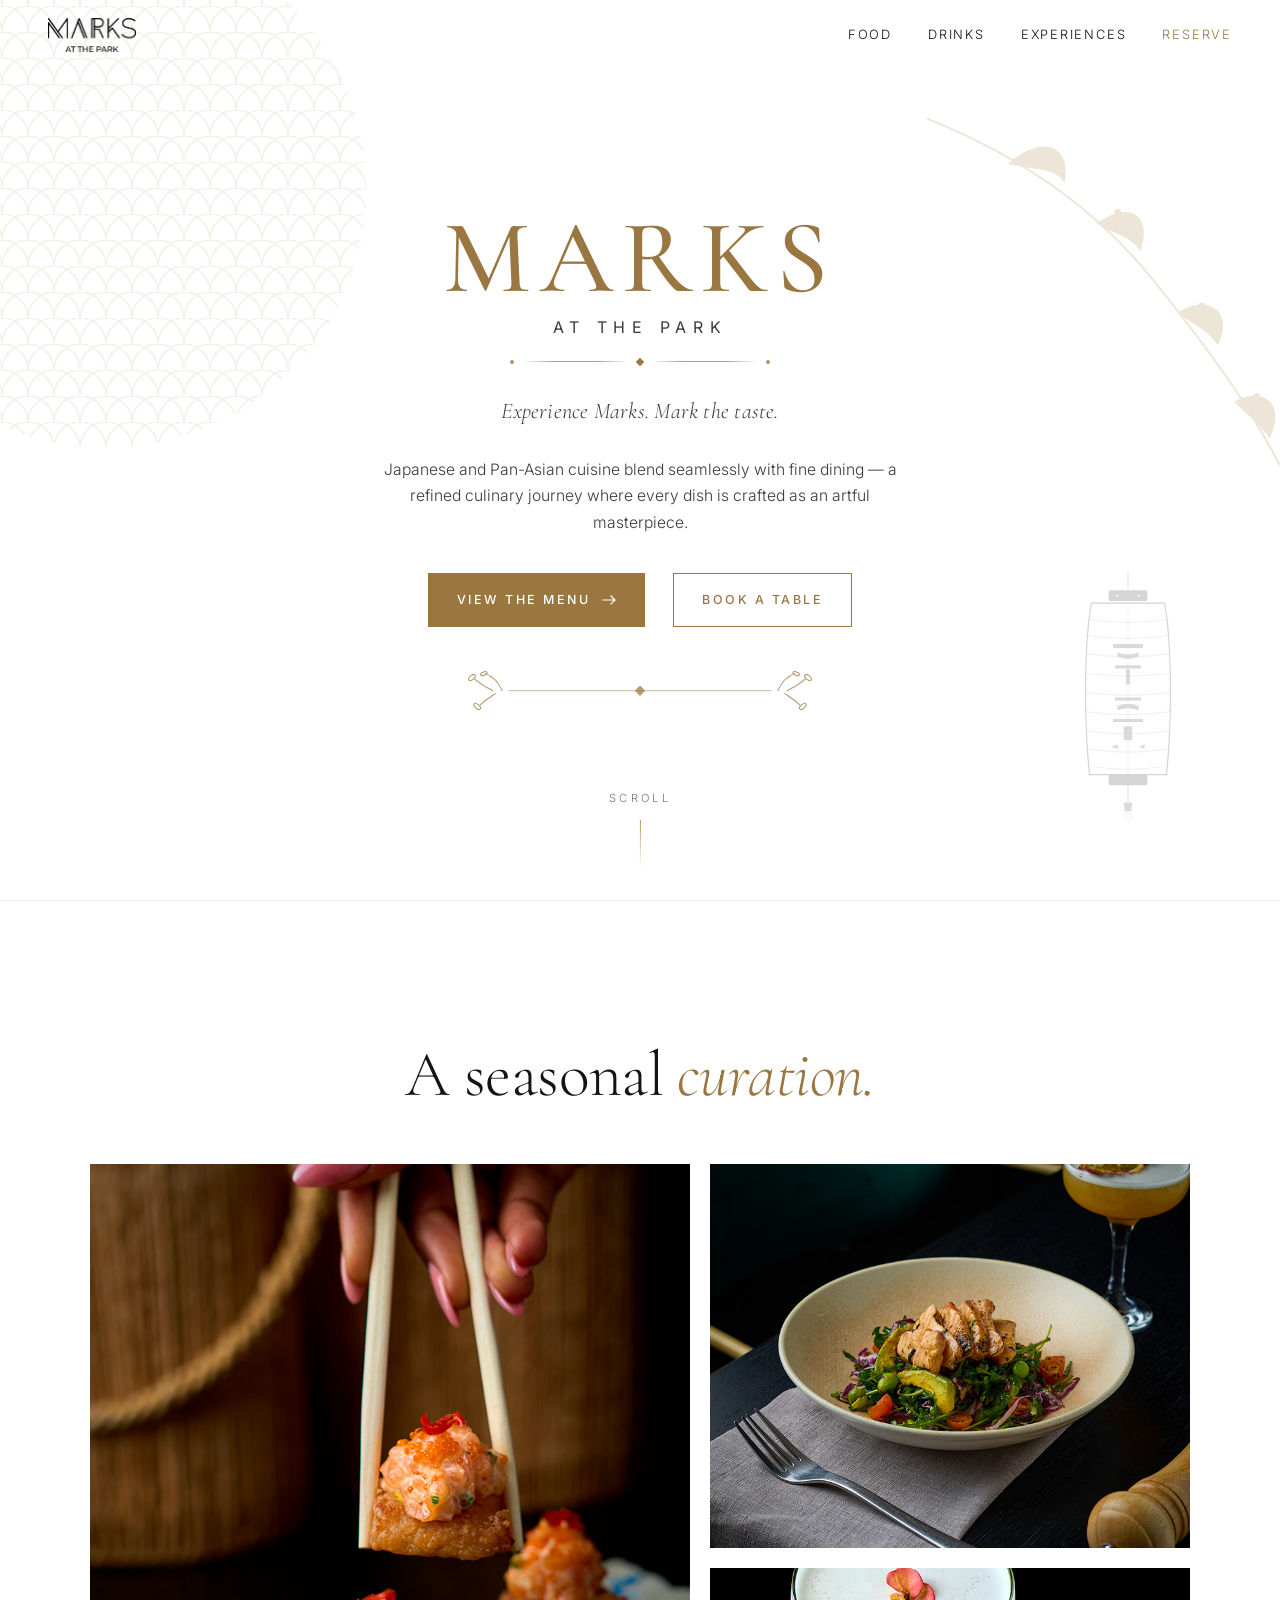
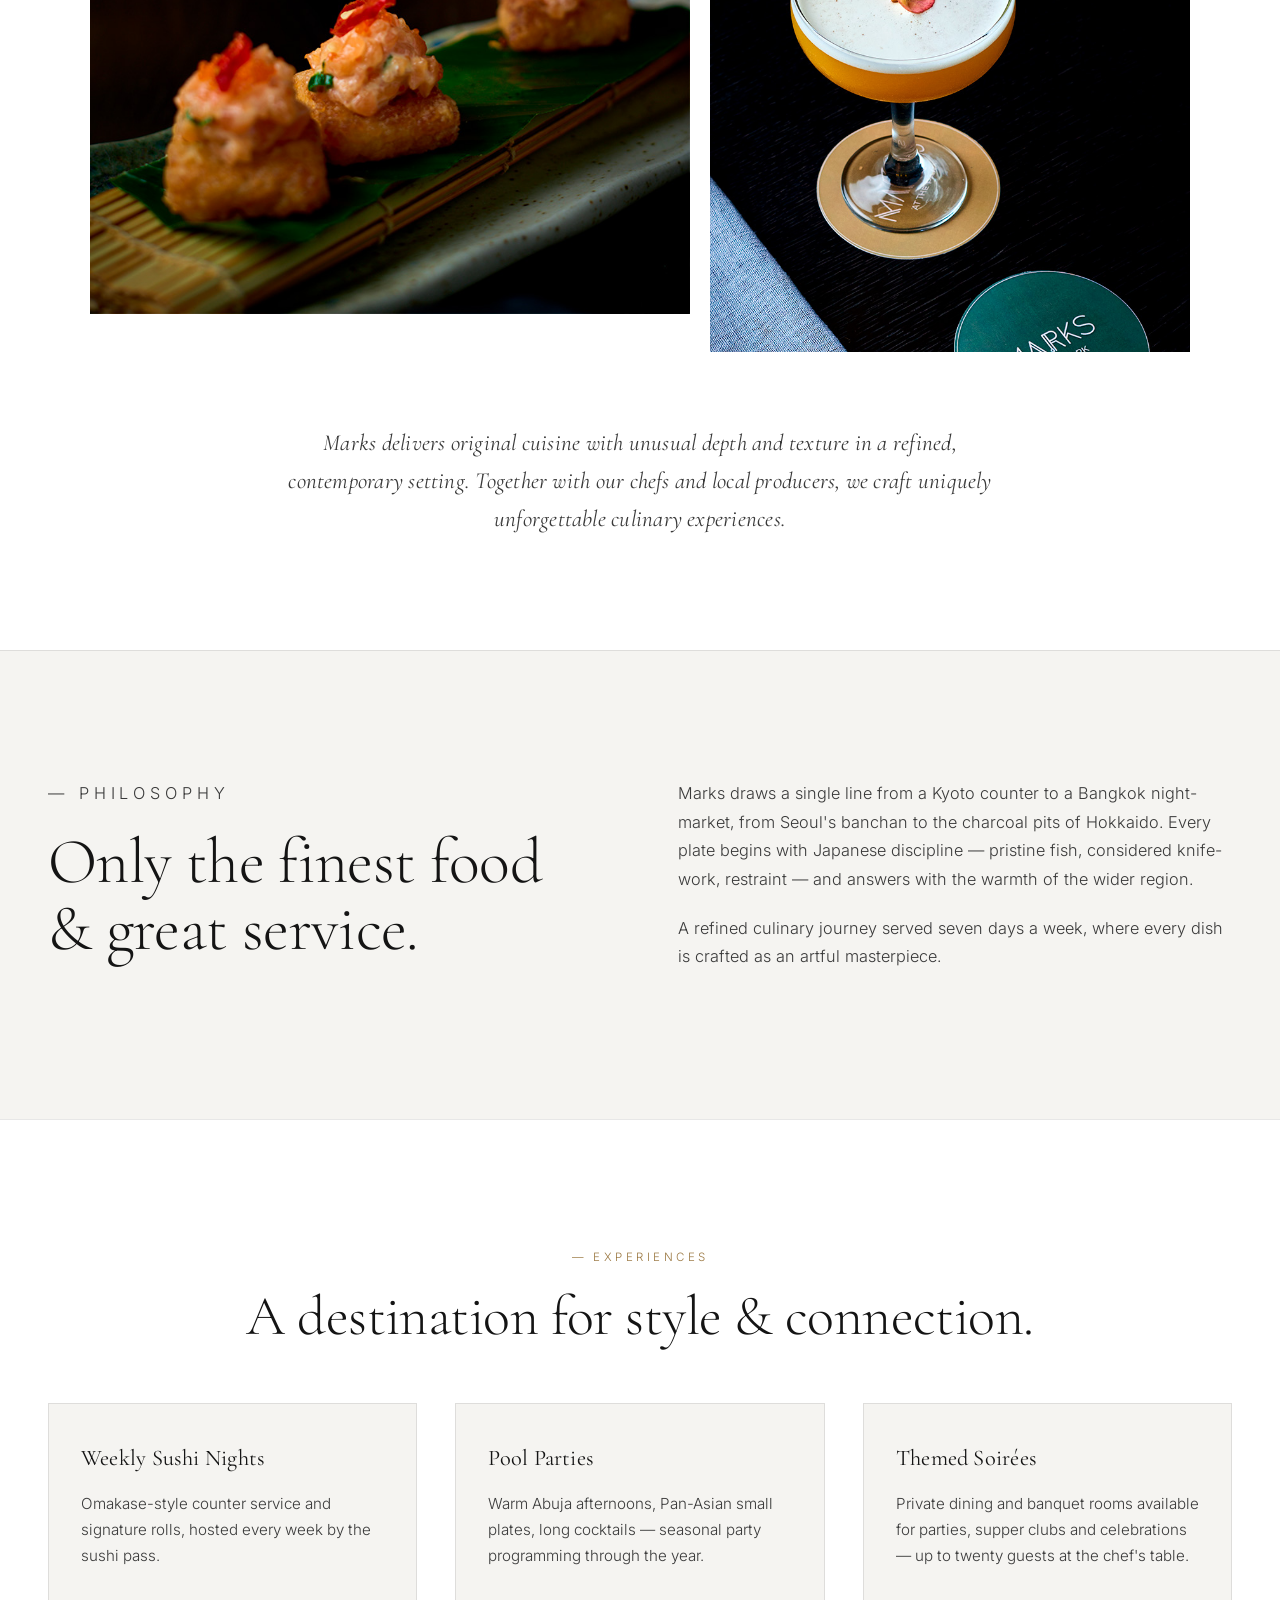
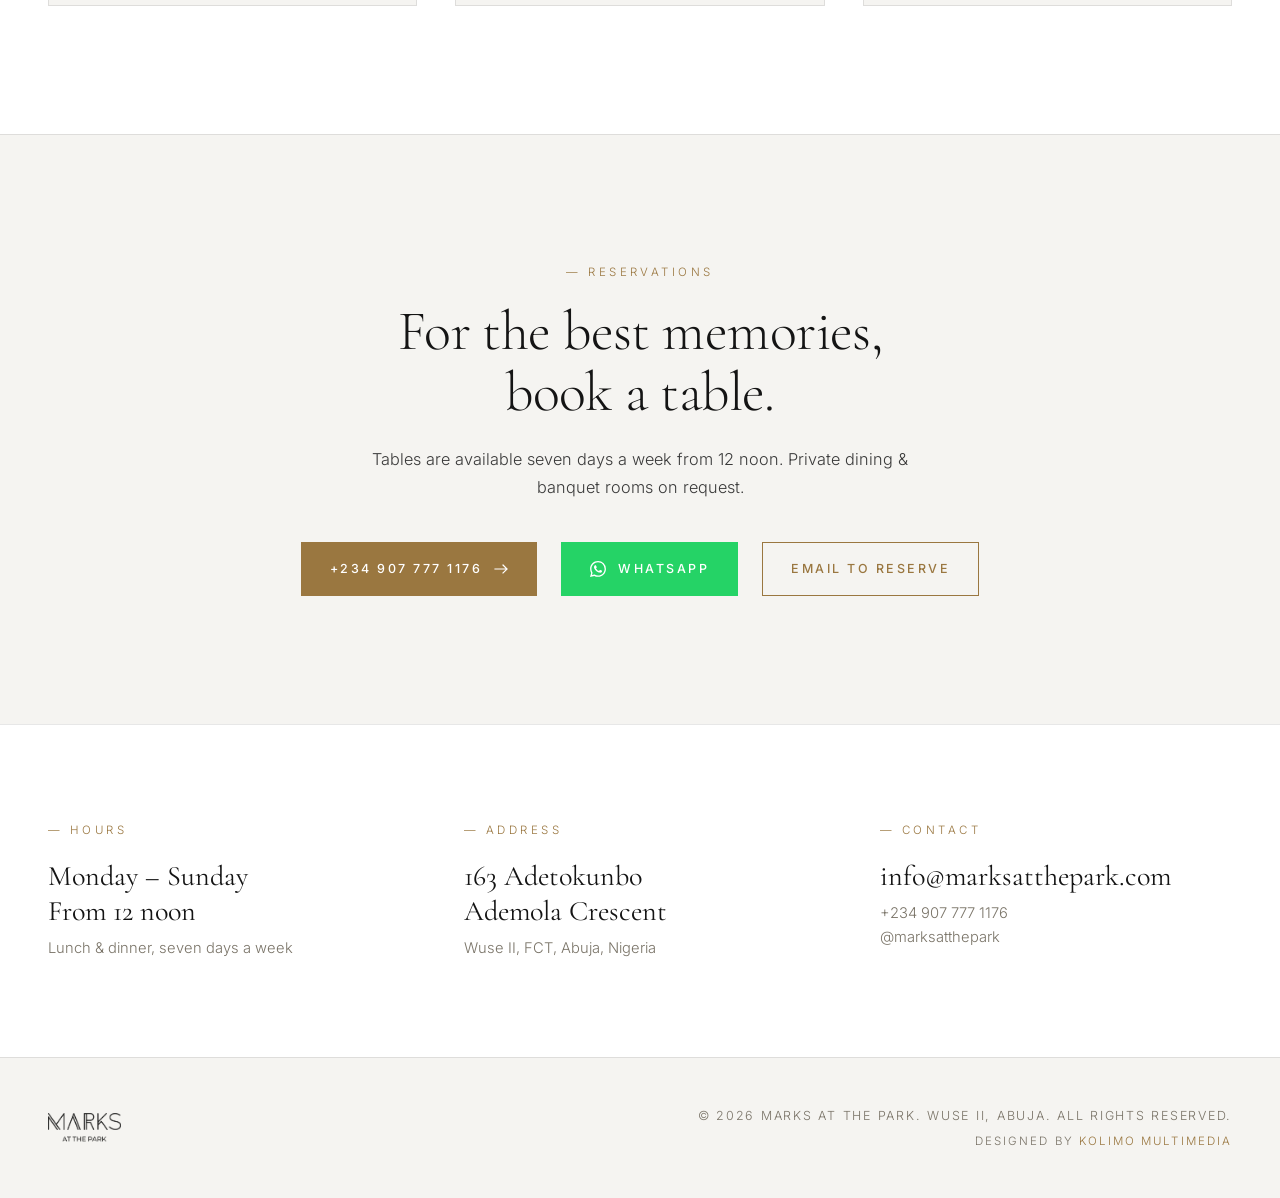
==== index.html @ ce447bf8 "Install Vercel Web Analytics # Vercel Web Analytics Installation Report  ## Summary Successfully ins" ====
<!doctype html>
<html lang="en">
  <head>
    <meta charset="utf-8" />
    <meta name="viewport" content="width=device-width, initial-scale=1" />
    <meta name="description" content="Marks at the Park — Japanese and Pan-Asian fine dining in Wuse II, Abuja. Experience Marks. Mark the taste." />
    <title>Marks at the Park — Japanese &amp; Pan-Asian Fine Dining · Abuja</title>
    <link rel="icon" type="image/png" href="images/marks-fav.png" />
    <link rel="apple-touch-icon" href="images/marks-fav.png" />
    <link rel="preconnect" href="https://fonts.googleapis.com" />
    <link rel="preconnect" href="https://fonts.gstatic.com" crossorigin />
    <link
      href="https://fonts.googleapis.com/css2?family=Cormorant+Garamond:wght@300;400;500&family=Inter:wght@300;400;500&display=swap"
      rel="stylesheet"
    />
    <link rel="stylesheet" href="css/styles.css" />
    <script>
      window.va = window.va || function () { (window.vaq = window.vaq || []).push(arguments); };
    </script>
    <script defer src="/_vercel/insights/script.js"></script>
  </head>
  <body class="home-body">
    <header class="site-header">
      <a href="/" class="brand" aria-label="Marks at the Park — home">
        <img src="images/marks-logo.png" alt="Marks at the Park" class="brand-logo" />
      </a>
      <nav class="site-nav" aria-label="Primary">
        <a href="menu.html">Food</a>
        <a href="drinks.html">Drinks</a>
        <a href="#experiences">Experiences</a>
        <a href="reserve.html" class="nav-reserve">Reserve</a>
      </nav>
      <button class="nav-toggle" aria-label="Open menu" aria-expanded="false">
        <span></span><span></span>
      </button>
    </header>

    <main>
      <section class="hero" aria-labelledby="hero-title">
        <div class="hero-pattern" aria-hidden="true">
          <svg viewBox="0 0 200 200" xmlns="http://www.w3.org/2000/svg">
            <defs>
              <pattern id="seigaiha" x="0" y="0" width="20" height="10" patternUnits="userSpaceOnUse">
                <path d="M0 10 A10 10 0 0 1 20 10" fill="none" stroke="currentColor" stroke-width="0.6" />
                <path d="M-10 10 A10 10 0 0 1 10 10" fill="none" stroke="currentColor" stroke-width="0.6" />
                <path d="M10 10 A10 10 0 0 1 30 10" fill="none" stroke="currentColor" stroke-width="0.6" />
              </pattern>
              <clipPath id="circle-clip"><circle cx="100" cy="100" r="100" /></clipPath>
            </defs>
            <g clip-path="url(#circle-clip)">
              <rect width="200" height="200" fill="url(#seigaiha)" />
            </g>
          </svg>
        </div>

        <div class="hero-inner">
          <div class="hero-card">
            <h1 id="hero-title" class="hero-title">
              <span class="hero-title-script">Marks</span>
              <span class="hero-title-sub">at the Park</span>
            </h1>

            <div class="hero-rule" aria-hidden="true">
              <span class="hero-rule-dot"></span>
              <span class="hero-rule-line"></span>
              <span class="hero-rule-dia"></span>
              <span class="hero-rule-line"></span>
              <span class="hero-rule-dot"></span>
            </div>

            <p class="hero-tagline"><em>Experience Marks. Mark the taste.</em></p>

            <p class="hero-lede">
              Japanese and Pan-Asian cuisine blend seamlessly with fine dining —
              a refined culinary journey where every dish is crafted as an
              artful masterpiece.
            </p>

            <div class="hero-cta">
              <a href="menu.html" class="btn btn-primary">
                <span>View the Menu</span>
                <svg width="14" height="10" viewBox="0 0 14 10" fill="none" aria-hidden="true">
                  <path d="M1 5h12m0 0L9 1m4 4L9 9" stroke="currentColor" stroke-width="1.2" stroke-linecap="square" />
                </svg>
              </a>
              <a href="reserve.html" class="btn btn-ghost">Book a table</a>
            </div>

            <div class="hero-sprig" aria-hidden="true">
              <svg viewBox="0 0 320 30" xmlns="http://www.w3.org/2000/svg">
                <line x1="60" y1="15" x2="260" y2="15" stroke="currentColor" stroke-width="0.7" opacity="0.6"/>
                <g fill="none" stroke="currentColor" stroke-width="0.8" opacity="0.85">
                  <!-- left sprig -->
                  <path d="M48 15 C 42 12, 38 10, 34 6"/>
                  <ellipse cx="32" cy="5" rx="3" ry="1.6" transform="rotate(-40 32 5)"/>
                  <path d="M50 17 C 46 20, 42 22, 38 26"/>
                  <ellipse cx="36" cy="27" rx="3" ry="1.6" transform="rotate(40 36 27)"/>
                  <path d="M55 15 C 52 8, 48 4, 42 2"/>
                  <ellipse cx="41" cy="2" rx="2.6" ry="1.3" transform="rotate(-20 41 2)"/>
                  <!-- right sprig -->
                  <path d="M272 15 C 278 12, 282 10, 286 6"/>
                  <ellipse cx="288" cy="5" rx="3" ry="1.6" transform="rotate(40 288 5)"/>
                  <path d="M270 17 C 274 20, 278 22, 282 26"/>
                  <ellipse cx="284" cy="27" rx="3" ry="1.6" transform="rotate(-40 284 27)"/>
                  <path d="M265 15 C 268 8, 272 4, 278 2"/>
                  <ellipse cx="279" cy="2" rx="2.6" ry="1.3" transform="rotate(20 279 2)"/>
                </g>
                <!-- center diamond -->
                <path d="M160 11 L 164 15 L 160 19 L 156 15 Z" fill="currentColor" opacity="0.8"/>
              </svg>
            </div>
          </div>
        </div>

        <div class="hero-branch" aria-hidden="true">
          <svg viewBox="0 0 260 320" xmlns="http://www.w3.org/2000/svg">
            <g fill="currentColor" opacity="0.85">
              <path d="M10 40 C 60 60, 110 90, 150 140 S 220 230, 250 300" stroke="currentColor" stroke-width="1.2" fill="none"/>
              <path d="M60 68 C 80 50, 100 55, 95 80 C 90 70, 75 72, 60 68 Z"/>
              <path d="M115 105 C 135 90, 150 100, 142 122 C 135 112, 122 110, 115 105 Z"/>
              <path d="M165 160 C 185 148, 200 160, 190 180 C 183 170, 172 166, 165 160 Z"/>
              <path d="M200 215 C 220 205, 232 218, 222 238 C 215 228, 206 222, 200 215 Z"/>
              <circle cx="78" cy="62" r="2.2"/>
              <circle cx="128" cy="98" r="2.2"/>
              <circle cx="180" cy="156" r="2.2"/>
              <circle cx="214" cy="212" r="2.2"/>
            </g>
          </svg>
        </div>

        <div class="hero-lantern" aria-hidden="true">
          <svg viewBox="0 0 140 240" xmlns="http://www.w3.org/2000/svg">
            <!-- cord -->
            <line x1="70" y1="0" x2="70" y2="18" stroke="currentColor" stroke-width="1" opacity="0.6"/>
            <!-- top cap -->
            <rect x="52" y="18" width="36" height="10" rx="1.5" fill="currentColor"/>
            <circle cx="60" cy="23" r="0.9" fill="var(--bg)"/>
            <circle cx="80" cy="23" r="0.9" fill="var(--bg)"/>
            <!-- lantern body -->
            <path d="M36 30 C 30 60, 28 130, 34 190 L 106 190 C 112 130, 110 60, 104 30 Z"
                  fill="none" stroke="currentColor" stroke-width="1.1"/>
            <!-- horizontal ribs -->
            <g stroke="currentColor" stroke-width="0.55" fill="none" opacity="0.65">
              <path d="M31 45 C 60 49, 80 49, 109 45"/>
              <path d="M30 60 C 60 64, 80 64, 110 60"/>
              <path d="M29 77 C 60 81, 80 81, 111 77"/>
              <path d="M29 95 C 60 99, 80 99, 111 95"/>
              <path d="M29 113 C 60 117, 80 117, 111 113"/>
              <path d="M29 131 C 60 135, 80 135, 111 131"/>
              <path d="M30 149 C 60 153, 80 153, 110 149"/>
              <path d="M31 166 C 60 170, 80 170, 109 166"/>
              <path d="M33 182 C 60 186, 80 186, 107 182"/>
            </g>
            <!-- vertical seam -->
            <line x1="70" y1="30" x2="70" y2="190" stroke="currentColor" stroke-width="0.6" opacity="0.5"/>
            <!-- stylized kanji-inspired brush strokes -->
            <g fill="currentColor" opacity="0.88">
              <!-- 宴 -->
              <path d="M56 68 L 84 68 L 84 72 L 56 72 Z"/>
              <path d="M60 76 Q 70 80 80 76 L 80 80 Q 70 84 60 80 Z"/>
              <path d="M58 88 L 82 88 L 82 91 L 58 91 Z"/>
              <path d="M68 92 L 72 92 L 72 106 L 68 106 Z"/>
              <!-- 味 -->
              <path d="M58 118 L 82 118 L 82 121 L 58 121 Z"/>
              <path d="M60 126 Q 70 122 80 126 L 80 130 Q 70 126 60 130 Z"/>
              <path d="M56 138 L 84 138 L 84 141 L 56 141 Z"/>
              <path d="M66 145 L 74 145 L 74 158 L 66 158 Z"/>
              <!-- small accent strokes -->
              <path d="M54 164 L 60 162 L 61 166 Z"/>
              <path d="M80 164 L 86 162 L 85 166 Z"/>
            </g>
            <!-- bottom cap -->
            <rect x="52" y="190" width="36" height="10" rx="1.5" fill="currentColor"/>
            <!-- tassel -->
            <line x1="70" y1="200" x2="70" y2="216" stroke="currentColor" stroke-width="1" opacity="0.7"/>
            <path d="M66 216 L 74 216 L 73 224 L 67 224 Z" fill="currentColor" opacity="0.85"/>
            <line x1="68" y1="224" x2="66" y2="232" stroke="currentColor" stroke-width="0.6" opacity="0.6"/>
            <line x1="70" y1="224" x2="70" y2="234" stroke="currentColor" stroke-width="0.6" opacity="0.6"/>
            <line x1="72" y1="224" x2="74" y2="232" stroke="currentColor" stroke-width="0.6" opacity="0.6"/>
          </svg>
        </div>

        <div class="scroll-hint" aria-hidden="true">
          <span>Scroll</span>
          <div class="scroll-line"></div>
        </div>
      </section>

      <section class="gallery" aria-labelledby="gallery-title">
        <div class="gallery-head">
          <h2 id="gallery-title" class="gallery-title">A seasonal <em>curation.</em></h2>
        </div>

        <div class="gallery-grid">
          <figure class="g-item g-item-tall">
            <img src="images/gallery-1.jpg" alt="Spicy salmon tartare bites lifted with chopsticks over a banana leaf" loading="lazy" />
          </figure>
          <figure class="g-item">
            <img src="images/gallery-2.jpg" alt="Grilled chicken on cabbage and avocado salad with a passion fruit cocktail" loading="lazy" />
          </figure>
          <figure class="g-item">
            <img src="images/gallery-4.jpg" alt="Whiskey sour cocktail with a rose petal resting on a Marks at the Park coaster" loading="lazy" />
          </figure>
        </div>

        <blockquote class="gallery-quote">
          <p>
            Marks delivers original cuisine with unusual depth and texture in a
            refined, contemporary setting. Together with our chefs and local
            producers, we craft uniquely unforgettable culinary experiences.
          </p>
        </blockquote>
      </section>

      <section id="philosophy" class="philosophy">
        <div class="two-col">
          <div class="col">
            <p class="kicker">— Philosophy</p>
            <h2>Only the finest food<br />&amp; great service.</h2>
          </div>
          <div class="col">
            <p>
              Marks draws a single line from a Kyoto counter to a Bangkok
              night-market, from Seoul's banchan to the charcoal pits of
              Hokkaido. Every plate begins with Japanese discipline — pristine
              fish, considered knife-work, restraint — and answers with the
              warmth of the wider region.
            </p>
            <p>
              A refined culinary journey served seven days a week, where every
              dish is crafted as an artful masterpiece.
            </p>
          </div>
        </div>
      </section>

      <section id="experiences" class="experiences">
        <p class="kicker centered">— Experiences</p>
        <h2 class="experiences-title">A destination for style &amp; connection.</h2>
        <div class="experiences-grid">
          <article class="exp-card">
            <h3>Weekly Sushi Nights</h3>
            <p>
              Omakase-style counter service and signature rolls, hosted every
              week by the sushi pass.
            </p>
          </article>
          <article class="exp-card">
            <h3>Pool Parties</h3>
            <p>
              Warm Abuja afternoons, Pan-Asian small plates, long cocktails —
              seasonal party programming through the year.
            </p>
          </article>
          <article class="exp-card">
            <h3>Themed Soirées</h3>
            <p>
              Private dining and banquet rooms available for parties, supper
              clubs and celebrations — up to twenty guests at the chef's table.
            </p>
          </article>
        </div>
      </section>

      <section id="reserve" class="reserve">
        <div class="reserve-inner">
          <p class="kicker">— Reservations</p>
          <h2>For the best memories,<br />book a table.</h2>
          <p class="reserve-lede">
            Tables are available seven days a week from 12 noon. Private dining
            &amp; banquet rooms on request.
          </p>
          <div class="reserve-cta">
            <a href="tel:+2349077771176" class="btn btn-primary">
              <span>+234 907 777 1176</span>
              <svg width="14" height="10" viewBox="0 0 14 10" fill="none" aria-hidden="true">
                <path d="M1 5h12m0 0L9 1m4 4L9 9" stroke="currentColor" stroke-width="1.2" stroke-linecap="square" />
              </svg>
            </a>
            <a href="https://api.whatsapp.com/send?phone=2349077771176" class="btn btn-whatsapp" target="_blank" rel="noopener">
              <svg width="16" height="16" viewBox="0 0 24 24" fill="currentColor" aria-hidden="true">
                <path d="M17.472 14.382c-.297-.149-1.758-.867-2.03-.967-.273-.099-.471-.148-.67.15-.197.297-.767.966-.94 1.164-.173.199-.347.223-.644.075-.297-.15-1.255-.463-2.39-1.475-.883-.788-1.48-1.761-1.653-2.059-.173-.297-.018-.458.13-.606.134-.133.298-.347.446-.52.149-.174.198-.298.298-.497.099-.198.05-.371-.025-.52-.075-.149-.669-1.612-.916-2.207-.242-.579-.487-.5-.669-.51l-.57-.01c-.198 0-.52.074-.792.372s-1.04 1.016-1.04 2.479 1.065 2.876 1.213 3.074c.149.198 2.096 3.2 5.077 4.487.71.306 1.263.489 1.694.625.712.227 1.36.195 1.872.118.571-.085 1.758-.719 2.006-1.413.248-.694.248-1.289.173-1.413-.074-.124-.272-.198-.57-.347m-5.421 7.403h-.004a9.87 9.87 0 01-5.031-1.378l-.361-.214-3.741.982.998-3.648-.235-.374a9.86 9.86 0 01-1.51-5.26c.001-5.45 4.436-9.884 9.888-9.884 2.64 0 5.122 1.03 6.988 2.898a9.825 9.825 0 012.893 6.994c-.003 5.45-4.437 9.884-9.885 9.884m8.413-18.297A11.815 11.815 0 0012.05 0C5.495 0 .16 5.335.157 11.892c0 2.096.547 4.142 1.588 5.945L.057 24l6.305-1.654a11.882 11.882 0 005.683 1.448h.005c6.554 0 11.89-5.335 11.893-11.893a11.821 11.821 0 00-3.48-8.413Z"/>
              </svg>
              <span>WhatsApp</span>
            </a>
            <a href="mailto:info@marksatthepark.com" class="btn btn-ghost">Email to reserve</a>
          </div>
        </div>
      </section>

      <section id="visit" class="visit">
        <div class="visit-grid">
          <div>
            <p class="kicker">— Hours</p>
            <p class="big">Monday &ndash; Sunday<br />From 12 noon</p>
            <p class="muted">Lunch &amp; dinner, seven days a week</p>
          </div>
          <div>
            <p class="kicker">— Address</p>
            <p class="big">163 Adetokunbo<br />Ademola Crescent</p>
            <p class="muted">Wuse II, FCT, Abuja, Nigeria</p>
          </div>
          <div>
            <p class="kicker">— Contact</p>
            <p class="big">
              <a href="mailto:info@marksatthepark.com">info@marksatthepark.com</a>
            </p>
            <p class="muted">
              <a href="tel:+2349077771176">+234 907 777 1176</a><br />
              <a href="https://instagram.com/marksatthepark" target="_blank" rel="noopener">@marksatthepark</a>
            </p>
          </div>
        </div>
      </section>
    </main>

    <footer class="site-footer">
      <div class="footer-inner">
        <div class="footer-mark">
          <img src="images/marks-logo.png" alt="Marks at the Park" />
        </div>
        <p class="footer-note">
          &copy; <span id="year"></span> Marks at the Park. Wuse II, Abuja. All rights reserved.
          <span class="footer-credit">Designed by <a href="https://kolimomedia.com" target="_blank" rel="noopener">Kolimo Multimedia</a></span>
        </p>
      </div>
    </footer>

    <script src="js/main.js"></script>
  </body>
</html>
---- css/styles.css ----
:root {
  --bg: #ffffff;
  --bg-alt: #f5f4f1;
  --ink: #141414;
  --ink-soft: #3a3a3a;
  --muted: #7a7468;
  --gold: #b8935a;
  --gold-deep: #9a7740;
  --line: rgba(20, 20, 20, 0.1);
  --maxw: 1280px;
  --pad: clamp(1.25rem, 4vw, 3rem);
  --serif: "Cormorant Garamond", "Times New Roman", serif;
  --sans: "Inter", -apple-system, BlinkMacSystemFont, "Segoe UI", sans-serif;
}

* {
  box-sizing: border-box;
}

html,
body {
  margin: 0;
  padding: 0;
}

body {
  background: var(--bg);
  color: var(--ink);
  font-family: var(--sans);
  font-weight: 300;
  font-size: 16px;
  line-height: 1.6;
  -webkit-font-smoothing: antialiased;
  -moz-osx-font-smoothing: grayscale;
  overflow-x: hidden;
  animation: pageFadeIn 1.1s cubic-bezier(0.22, 0.61, 0.36, 1) both;
}

.home-body .hero-card {
  animation: heroCardRise 1.3s cubic-bezier(0.22, 0.61, 0.36, 1) 0.25s both;
}

@keyframes pageFadeIn {
  from {
    opacity: 0;
  }
  to {
    opacity: 1;
  }
}

@keyframes heroCardRise {
  from {
    opacity: 0;
    transform: translateY(18px);
  }
  to {
    opacity: 1;
    transform: none;
  }
}

@media (prefers-reduced-motion: reduce) {
  body,
  .home-body .hero-card {
    animation: none;
  }
}

a {
  color: inherit;
  text-decoration: none;
}

img {
  max-width: 100%;
  display: block;
}

/* ---------- Header ---------- */
.site-header {
  position: fixed;
  top: 0;
  left: 0;
  right: 0;
  z-index: 50;
  display: flex;
  align-items: center;
  justify-content: space-between;
  padding: 1.1rem var(--pad);
  background: transparent;
  transition: background 0.3s ease, border-color 0.3s ease;
  border-bottom: 1px solid transparent;
}

.site-header.is-scrolled {
  background: rgba(255, 255, 255, 0.92);
  backdrop-filter: blur(10px);
  -webkit-backdrop-filter: blur(10px);
  border-bottom-color: var(--line);
}

.brand-logo {
  height: 36px;
  width: auto;
  display: block;
}

.site-nav {
  display: flex;
  gap: 2.25rem;
  font-size: 0.8rem;
  letter-spacing: 0.14em;
  text-transform: uppercase;
}

.site-nav a {
  position: relative;
  padding: 0.25rem 0;
  color: var(--ink);
  transition: color 0.2s ease;
}

.site-nav a::after {
  content: "";
  position: absolute;
  left: 0;
  right: 0;
  bottom: -2px;
  height: 1px;
  background: var(--gold);
  transform: scaleX(0);
  transform-origin: left;
  transition: transform 0.3s ease;
}

.site-nav a:hover {
  color: var(--gold-deep);
}

.site-nav a:hover::after {
  transform: scaleX(1);
}

.nav-reserve {
  color: var(--gold-deep) !important;
}

.nav-toggle {
  display: none;
  background: none;
  border: 0;
  width: 32px;
  height: 32px;
  flex-direction: column;
  justify-content: center;
  gap: 5px;
  cursor: pointer;
  padding: 0;
}

.nav-toggle span {
  display: block;
  height: 1px;
  width: 24px;
  background: var(--ink);
  transition: transform 0.3s ease;
}

/* ---------- Hero ---------- */
.hero {
  position: relative;
  min-height: 100vh;
  padding: 0 var(--pad);
  display: flex;
  align-items: center;
  overflow: hidden;
}

.hero-inner {
  position: relative;
  z-index: 2;
  max-width: 780px;
  margin: 0 auto;
  padding: 7rem 0 6rem;
  width: 100%;
}

/* ---------- Framed hero card ---------- */
.hero-card {
  position: relative;
  padding: clamp(2.5rem, 5vw, 4.5rem) clamp(1.75rem, 5vw, 4rem);
  background: transparent;
  border: 0;
  text-align: center;
}

.eyebrow {
  margin: 0 0 2rem;
  font-size: 0.75rem;
  letter-spacing: 0.28em;
  text-transform: uppercase;
  color: var(--gold-deep);
  font-weight: 400;
}

.hero-title {
  margin: 0 0 1.5rem;
  font-family: var(--serif);
  font-weight: 300;
  line-height: 0.95;
  letter-spacing: -0.01em;
  color: var(--ink);
  display: flex;
  flex-direction: column;
  align-items: center;
  gap: 0.35rem;
}

.hero-title-script {
  font-family: var(--serif);
  font-style: normal;
  font-weight: 500;
  font-size: clamp(3.5rem, 9vw, 6.5rem);
  line-height: 1;
  color: var(--gold-deep);
  letter-spacing: 0.08em;
  text-transform: uppercase;
}

.hero-title-sub {
  font-family: var(--sans);
  font-weight: 400;
  font-size: clamp(0.85rem, 1.4vw, 1rem);
  letter-spacing: 0.42em;
  text-transform: uppercase;
  color: var(--ink-soft);
  margin-top: 0.25rem;
}

/* ornamental rule between title and tagline */
.hero-rule {
  display: flex;
  align-items: center;
  justify-content: center;
  gap: 0.5rem;
  margin: 0.75rem auto 1.75rem;
  width: min(260px, 80%);
}

.hero-rule-line {
  flex: 1;
  height: 1px;
  background: linear-gradient(to right, transparent, var(--gold) 30%, var(--gold) 70%, transparent);
  opacity: 0.9;
}

.hero-rule-dot {
  width: 4px;
  height: 4px;
  border-radius: 50%;
  background: var(--gold);
  flex-shrink: 0;
}

.hero-rule-dia {
  width: 6px;
  height: 6px;
  background: var(--gold-deep);
  transform: rotate(45deg);
  flex-shrink: 0;
}

.hero-tagline {
  margin: 0 0 1.75rem;
  font-family: var(--serif);
  font-style: italic;
  font-size: clamp(1.15rem, 1.75vw, 1.45rem);
  color: var(--ink-soft);
  letter-spacing: 0.01em;
  text-align: center;
}

.hero-tagline em {
  font-style: italic;
}

.hero-lede {
  max-width: 540px;
  margin: 0 auto 2.25rem;
  font-size: clamp(0.98rem, 1.2vw, 1.1rem);
  line-height: 1.7;
  color: var(--ink-soft);
  text-align: center;
}

/* ink-illustrated sushi sidelings */
.hero-illus {
  position: absolute;
  color: var(--ink);
  opacity: 0.55;
  pointer-events: none;
}

.hero-illus svg {
  width: 100%;
  height: auto;
  display: block;
}

.hero-illus-left {
  left: -30px;
  top: 54%;
  width: clamp(130px, 14vw, 180px);
  transform: translateX(-60%);
}

.hero-illus-right {
  right: -30px;
  top: 58%;
  width: clamp(130px, 14vw, 180px);
  transform: translateX(60%);
}

.hero-cta {
  justify-content: center;
  margin-top: 0.5rem;
}

/* botanical sprig footer inside the frame */
.hero-sprig {
  display: flex;
  justify-content: center;
  margin: 2.75rem auto 0;
  width: min(420px, 90%);
  color: var(--gold-deep);
  opacity: 0.9;
}

.hero-sprig svg {
  width: 100%;
  height: auto;
}

.hero-cta {
  display: flex;
  flex-wrap: wrap;
  gap: 1rem 1.75rem;
  align-items: center;
}

.btn {
  display: inline-flex;
  align-items: center;
  gap: 0.75rem;
  padding: 1rem 1.75rem;
  font-size: 0.78rem;
  letter-spacing: 0.2em;
  text-transform: uppercase;
  font-weight: 500;
  cursor: pointer;
  transition: all 0.25s ease;
  border: 1px solid transparent;
}

.btn-primary {
  background: var(--gold-deep);
  color: #fff;
  border-color: var(--gold-deep);
}

.btn-primary:hover {
  background: var(--gold);
  border-color: var(--gold);
}

.btn-primary svg {
  transition: transform 0.25s ease;
}

.btn-primary:hover svg {
  transform: translateX(4px);
}

.btn-ghost {
  background: transparent;
  color: var(--gold-deep);
  border-color: var(--gold-deep);
}

.btn-ghost:hover {
  background: var(--gold-deep);
  color: #fff;
}

.btn-whatsapp {
  background: #25d366;
  color: #fff;
  border-color: #25d366;
}

.btn-whatsapp:hover {
  background: #1fb457;
  border-color: #1fb457;
  color: #fff;
}

.btn-whatsapp svg {
  flex-shrink: 0;
}

/* hero decorations */
.hero-pattern {
  position: absolute;
  top: -8%;
  left: -12%;
  width: min(520px, 55vw);
  aspect-ratio: 1;
  color: var(--gold);
  opacity: 0.14;
  pointer-events: none;
  z-index: 0;
  animation: drift-pattern 22s ease-in-out infinite;
  transform-origin: center;
  will-change: transform, opacity;
}

.hero-branch {
  position: absolute;
  right: -4%;
  top: 6%;
  width: min(420px, 40vw);
  color: var(--gold);
  opacity: 0.28;
  pointer-events: none;
  z-index: 1;
  animation: sway-branch 14s ease-in-out infinite;
  transform-origin: top right;
  will-change: transform, opacity;
}

.hero-lantern {
  position: absolute;
  right: 6%;
  bottom: 8%;
  width: min(150px, 16vw);
  color: var(--ink);
  opacity: 0.18;
  pointer-events: none;
  z-index: 1;
  animation: sway-lantern 9s ease-in-out infinite;
  transform-origin: top center;
  will-change: transform, opacity;
}

.hero-lantern svg {
  display: block;
  width: 100%;
  height: auto;
}

@keyframes drift-pattern {
  0%,
  100% {
    transform: translate(0, 0) rotate(0deg);
    opacity: 0.12;
  }
  50% {
    transform: translate(14px, -10px) rotate(2deg);
    opacity: 0.18;
  }
}

@keyframes sway-branch {
  0%,
  100% {
    transform: translate(0, 0) rotate(0deg);
    opacity: 0.24;
  }
  50% {
    transform: translate(-6px, 8px) rotate(-1.2deg);
    opacity: 0.32;
  }
}

@keyframes sway-lantern {
  0%,
  100% {
    transform: rotate(-2.5deg);
    opacity: 0.16;
  }
  50% {
    transform: rotate(2.5deg);
    opacity: 0.22;
  }
}

@media (max-width: 420px) {
  .hero-card {
    padding: 2.25rem 1.25rem 2rem;
  }

  .hero-card::before {
    inset: 6px;
  }

  .hero-title-script {
    font-size: clamp(3.5rem, 18vw, 5rem);
  }
}

@media (prefers-reduced-motion: reduce) {
  .hero-pattern,
  .hero-branch,
  .hero-lantern {
    animation: none;
  }
}

.scroll-hint {
  position: absolute;
  bottom: 2rem;
  left: 50%;
  transform: translateX(-50%);
  display: flex;
  flex-direction: column;
  align-items: center;
  gap: 0.75rem;
  font-size: 0.7rem;
  letter-spacing: 0.3em;
  text-transform: uppercase;
  color: var(--muted);
  z-index: 2;
}

.scroll-line {
  width: 1px;
  height: 48px;
  background: linear-gradient(to bottom, var(--gold), transparent);
  animation: scrollPulse 2.4s ease-in-out infinite;
}

@keyframes scrollPulse {
  0%,
  100% {
    transform: scaleY(0.6);
    opacity: 0.4;
  }
  50% {
    transform: scaleY(1);
    opacity: 1;
  }
}

/* ---------- Gallery ---------- */
.gallery {
  padding: 8rem var(--pad) 7rem;
  border-top: 1px solid var(--line);
}

.gallery-head {
  max-width: 1100px;
  margin: 0 auto 3.5rem;
  text-align: center;
}

.gallery-title {
  margin: 0.75rem 0 0;
  font-family: var(--serif);
  font-weight: 300;
  font-size: clamp(2.25rem, 5.4vw, 4rem);
  line-height: 1.05;
  letter-spacing: -0.01em;
}

.gallery-title em {
  font-style: italic;
  color: var(--gold-deep);
}

.gallery-grid {
  max-width: 1100px;
  margin: 0 auto;
  display: grid;
  grid-template-columns: 1.25fr 1fr;
  grid-template-rows: 1fr 1fr;
  gap: clamp(1rem, 1.6vw, 1.5rem);
}

.g-item {
  margin: 0;
  overflow: hidden;
  background: var(--bg-alt);
  aspect-ratio: auto;
}

.g-item-tall {
  grid-row: 1 / span 2;
  aspect-ratio: 4 / 5;
}

.g-item:not(.g-item-tall) {
  aspect-ratio: 5 / 4;
}

.g-item img {
  width: 100%;
  height: 100%;
  object-fit: cover;
  display: block;
  transition: transform 0.9s cubic-bezier(0.2, 0.7, 0.2, 1);
}

.g-item:hover img {
  transform: scale(1.04);
}

.gallery-quote {
  max-width: 760px;
  margin: 4.5rem auto 0;
  padding: 0 1rem;
  text-align: center;
}

.gallery-quote p {
  margin: 0;
  font-family: var(--serif);
  font-style: italic;
  font-weight: 400;
  font-size: clamp(1.15rem, 1.8vw, 1.45rem);
  line-height: 1.65;
  color: var(--ink-soft);
  letter-spacing: 0.01em;
}

@media (max-width: 760px) {
  .gallery {
    padding: 5rem var(--pad) 4.5rem;
  }

  .gallery-grid {
    grid-template-columns: 1fr;
    grid-template-rows: auto;
  }

  .g-item-tall,
  .g-item:not(.g-item-tall) {
    grid-row: auto;
    aspect-ratio: 4 / 3;
  }

  .g-item-tall {
    aspect-ratio: 4 / 5;
  }

  .gallery-quote {
    margin-top: 3rem;
  }
}

/* ---------- Philosophy ---------- */
.philosophy {
  padding: 8rem var(--pad);
  border-top: 1px solid var(--line);
  background: var(--bg-alt);
}

.two-col {
  max-width: var(--maxw);
  margin: 0 auto;
  display: grid;
  grid-template-columns: 1fr 1fr;
  gap: clamp(2rem, 6vw, 6rem);
  align-items: start;
}

.kicker {
  margin: 0 0 1.25rem;
  font-size: 0.72rem;
  letter-spacing: 0.3em;
  text-transform: uppercase;
  color: var(--gold-deep);
}

.kicker.centered {
  text-align: center;
}

.philosophy h2 {
  margin: 0;
  font-family: var(--serif);
  font-weight: 300;
  font-size: clamp(2.25rem, 5vw, 4rem);
  line-height: 1.05;
  letter-spacing: -0.01em;
}

.philosophy p {
  margin: 0 0 1.25rem;
  color: var(--ink-soft);
  font-size: 1.02rem;
  line-height: 1.75;
}

/* ---------- Experiences ---------- */
.experiences {
  padding: 8rem var(--pad);
  border-top: 1px solid var(--line);
  text-align: center;
}

.experiences-title {
  max-width: 820px;
  margin: 0 auto 3.5rem;
  font-family: var(--serif);
  font-weight: 300;
  font-size: clamp(2rem, 4.4vw, 3.5rem);
  line-height: 1.08;
  letter-spacing: -0.01em;
}

.experiences-grid {
  max-width: var(--maxw);
  margin: 0 auto;
  display: grid;
  grid-template-columns: repeat(3, 1fr);
  gap: clamp(1.5rem, 3vw, 2.5rem);
  text-align: left;
}

.exp-card {
  padding: 2.25rem 2rem;
  background: var(--bg-alt);
  border: 1px solid var(--line);
  transition: border-color 0.25s ease, transform 0.25s ease;
}

.exp-card:hover {
  border-color: var(--gold);
  transform: translateY(-3px);
}

.exp-card h3 {
  margin: 0 0 1rem;
  font-family: var(--serif);
  font-weight: 400;
  font-size: 1.4rem;
  letter-spacing: 0.01em;
}

.exp-card p {
  margin: 0;
  color: var(--ink-soft);
  font-size: 0.95rem;
  line-height: 1.7;
}

/* ---------- Reserve ---------- */
.reserve {
  padding: 8rem var(--pad);
  border-top: 1px solid var(--line);
  background: var(--bg-alt);
  text-align: center;
}

.reserve-inner {
  max-width: 780px;
  margin: 0 auto;
}

.reserve h2 {
  margin: 0 0 1.5rem;
  font-family: var(--serif);
  font-weight: 300;
  font-size: clamp(2rem, 4.4vw, 3.5rem);
  line-height: 1.08;
  letter-spacing: -0.01em;
}

.reserve-lede {
  max-width: 560px;
  margin: 0 auto 2.5rem;
  color: var(--ink-soft);
  font-size: 1.02rem;
  line-height: 1.7;
}

.reserve-cta {
  display: flex;
  flex-wrap: wrap;
  justify-content: center;
  gap: 1rem 1.5rem;
}

/* ---------- Visit ---------- */
.visit {
  padding: 6rem var(--pad);
  border-top: 1px solid var(--line);
}

.visit-grid {
  max-width: var(--maxw);
  margin: 0 auto;
  display: grid;
  grid-template-columns: repeat(3, 1fr);
  gap: clamp(2rem, 5vw, 5rem);
}

.big {
  font-family: var(--serif);
  font-size: clamp(1.5rem, 2.2vw, 2rem);
  line-height: 1.25;
  margin: 0 0 0.5rem;
  font-weight: 400;
}

.big a:hover {
  color: var(--gold-deep);
}

.muted {
  color: var(--muted);
  font-size: 0.92rem;
  margin: 0;
}

/* ---------- Footer ---------- */
.site-footer {
  padding: 3rem var(--pad);
  border-top: 1px solid var(--line);
  background: var(--bg-alt);
}

.footer-inner {
  max-width: var(--maxw);
  margin: 0 auto;
  display: flex;
  justify-content: space-between;
  align-items: center;
  gap: 1.5rem;
  flex-wrap: wrap;
}

.footer-mark img {
  height: 30px;
  width: auto;
  opacity: 0.85;
}

.footer-note {
  margin: 0;
  font-size: 0.78rem;
  letter-spacing: 0.14em;
  text-transform: uppercase;
  color: var(--muted);
  text-align: right;
}

.footer-credit {
  display: block;
  margin-top: 0.35rem;
  font-size: 0.72rem;
  letter-spacing: 0.18em;
  color: var(--muted);
}

.footer-credit a {
  color: var(--gold-deep);
  transition: color 0.2s ease;
}

.footer-credit a:hover {
  color: var(--gold);
}

@media (max-width: 640px) {
  .footer-note {
    text-align: left;
  }
}

/* ---------- Responsive ---------- */
@media (max-width: 860px) {
  .site-header {
    overflow: visible;
  }

  .site-nav {
    position: fixed;
    inset: 0;
    width: 100vw;
    height: 100vh;
    height: 100dvh;
    flex-direction: column;
    align-items: center;
    justify-content: center;
    gap: 2rem;
    background-color: #ffffff;
    font-size: 1rem;
    letter-spacing: 0.22em;
    opacity: 0;
    visibility: hidden;
    pointer-events: none;
    transition: opacity 0.3s ease, visibility 0s linear 0.3s;
    z-index: 9998;
  }

  .site-nav.is-open {
    opacity: 1;
    visibility: visible;
    pointer-events: auto;
    transition: opacity 0.3s ease, visibility 0s linear 0s;
  }

  body.nav-open {
    overflow: hidden;
  }

  .nav-toggle {
    display: flex;
    position: relative;
    z-index: 9999;
  }

  .nav-toggle.is-open span:first-child {
    transform: translateY(3px) rotate(45deg);
  }

  .nav-toggle.is-open span:last-child {
    transform: translateY(-3px) rotate(-45deg);
  }

  .hero-inner {
    margin-left: 0;
    padding: 7rem 0 5rem;
  }

  .hero-card {
    padding: 2.75rem 1.5rem 2.5rem;
  }

  .hero-illus-left,
  .hero-illus-right {
    display: none;
  }

  .hero-sprig {
    margin-top: 2rem;
    width: 70%;
  }

  .hero-branch {
    width: 55vw;
    opacity: 0.35;
  }

  .hero-lantern {
    display: none;
  }

  .two-col,
  .visit-grid,
  .experiences-grid {
    grid-template-columns: 1fr;
  }

  .experiences,
  .reserve {
    padding: 5rem var(--pad);
  }

  .scroll-hint {
    display: none;
  }
}

/* ---------- Reveal ---------- */
.reveal {
  opacity: 0;
  transform: translateY(24px);
  transition: opacity 0.9s ease, transform 0.9s ease;
}

.reveal.is-visible {
  opacity: 1;
  transform: none;
}
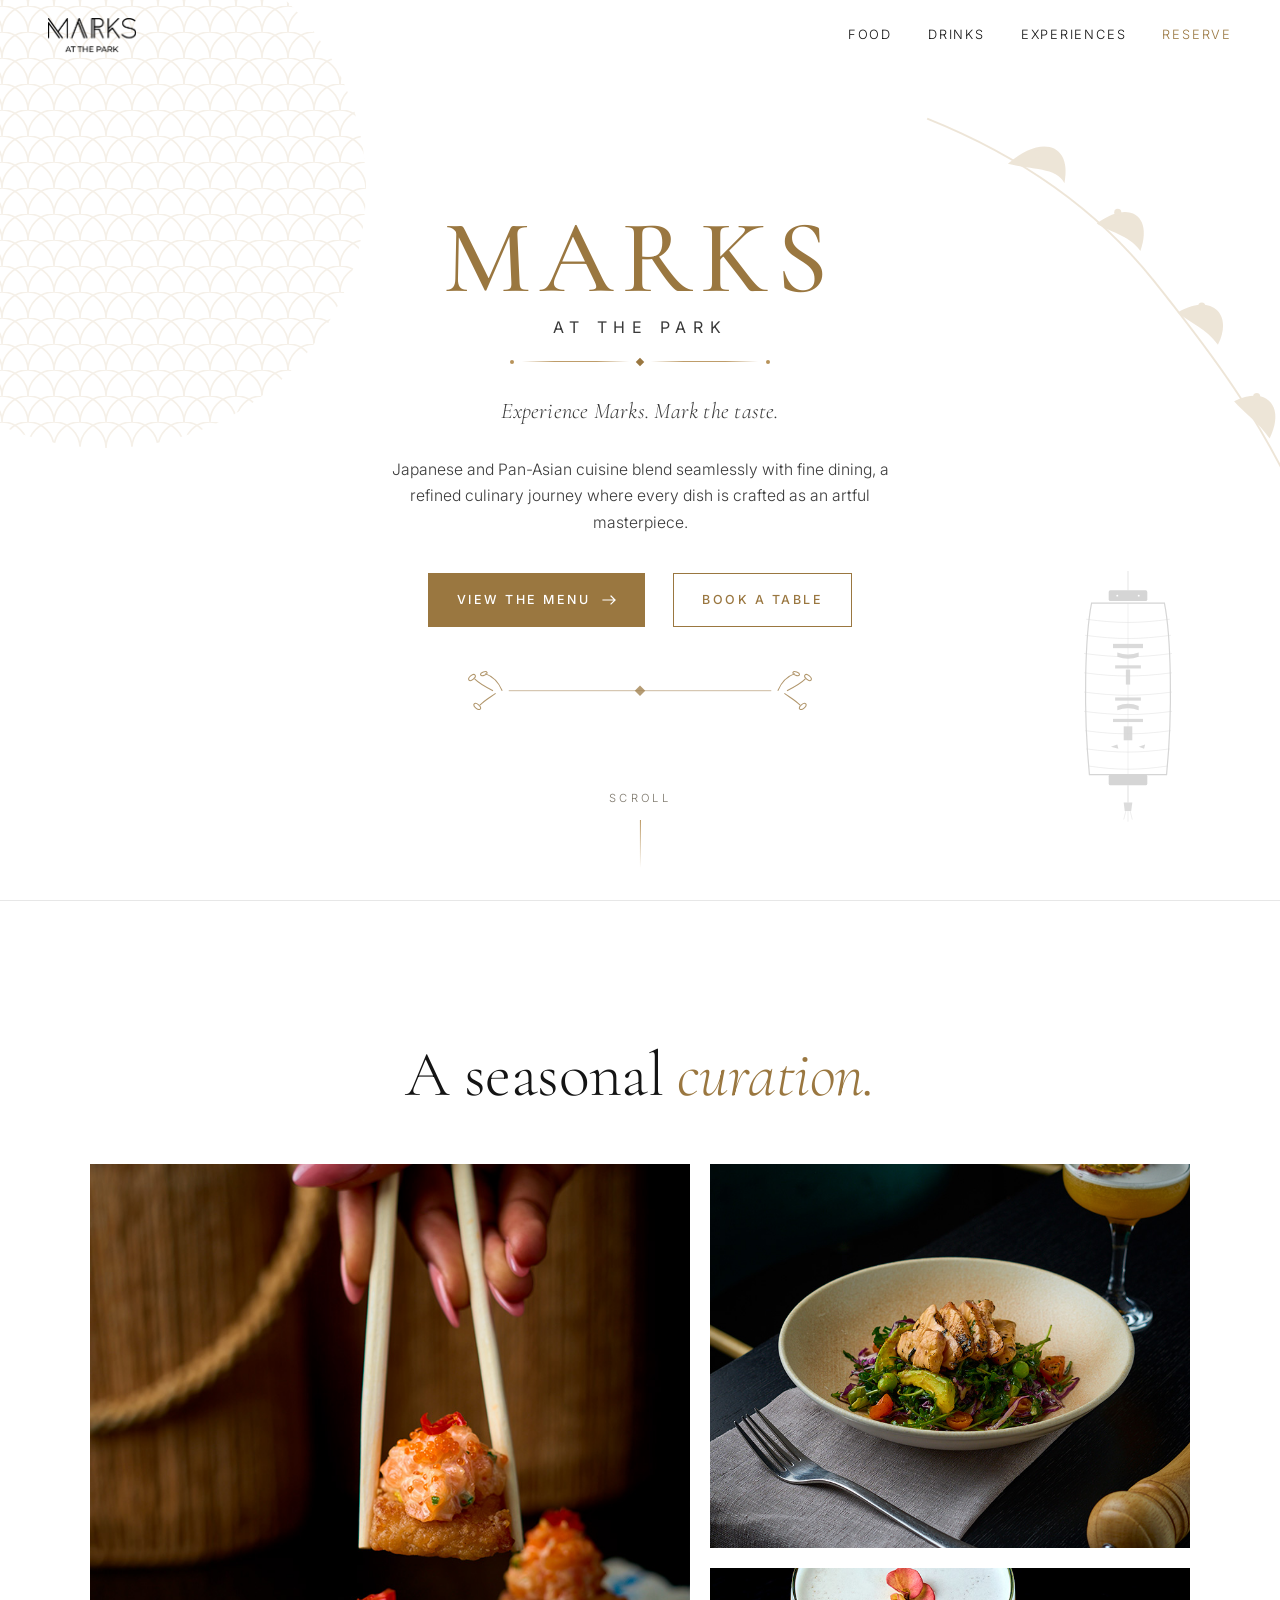
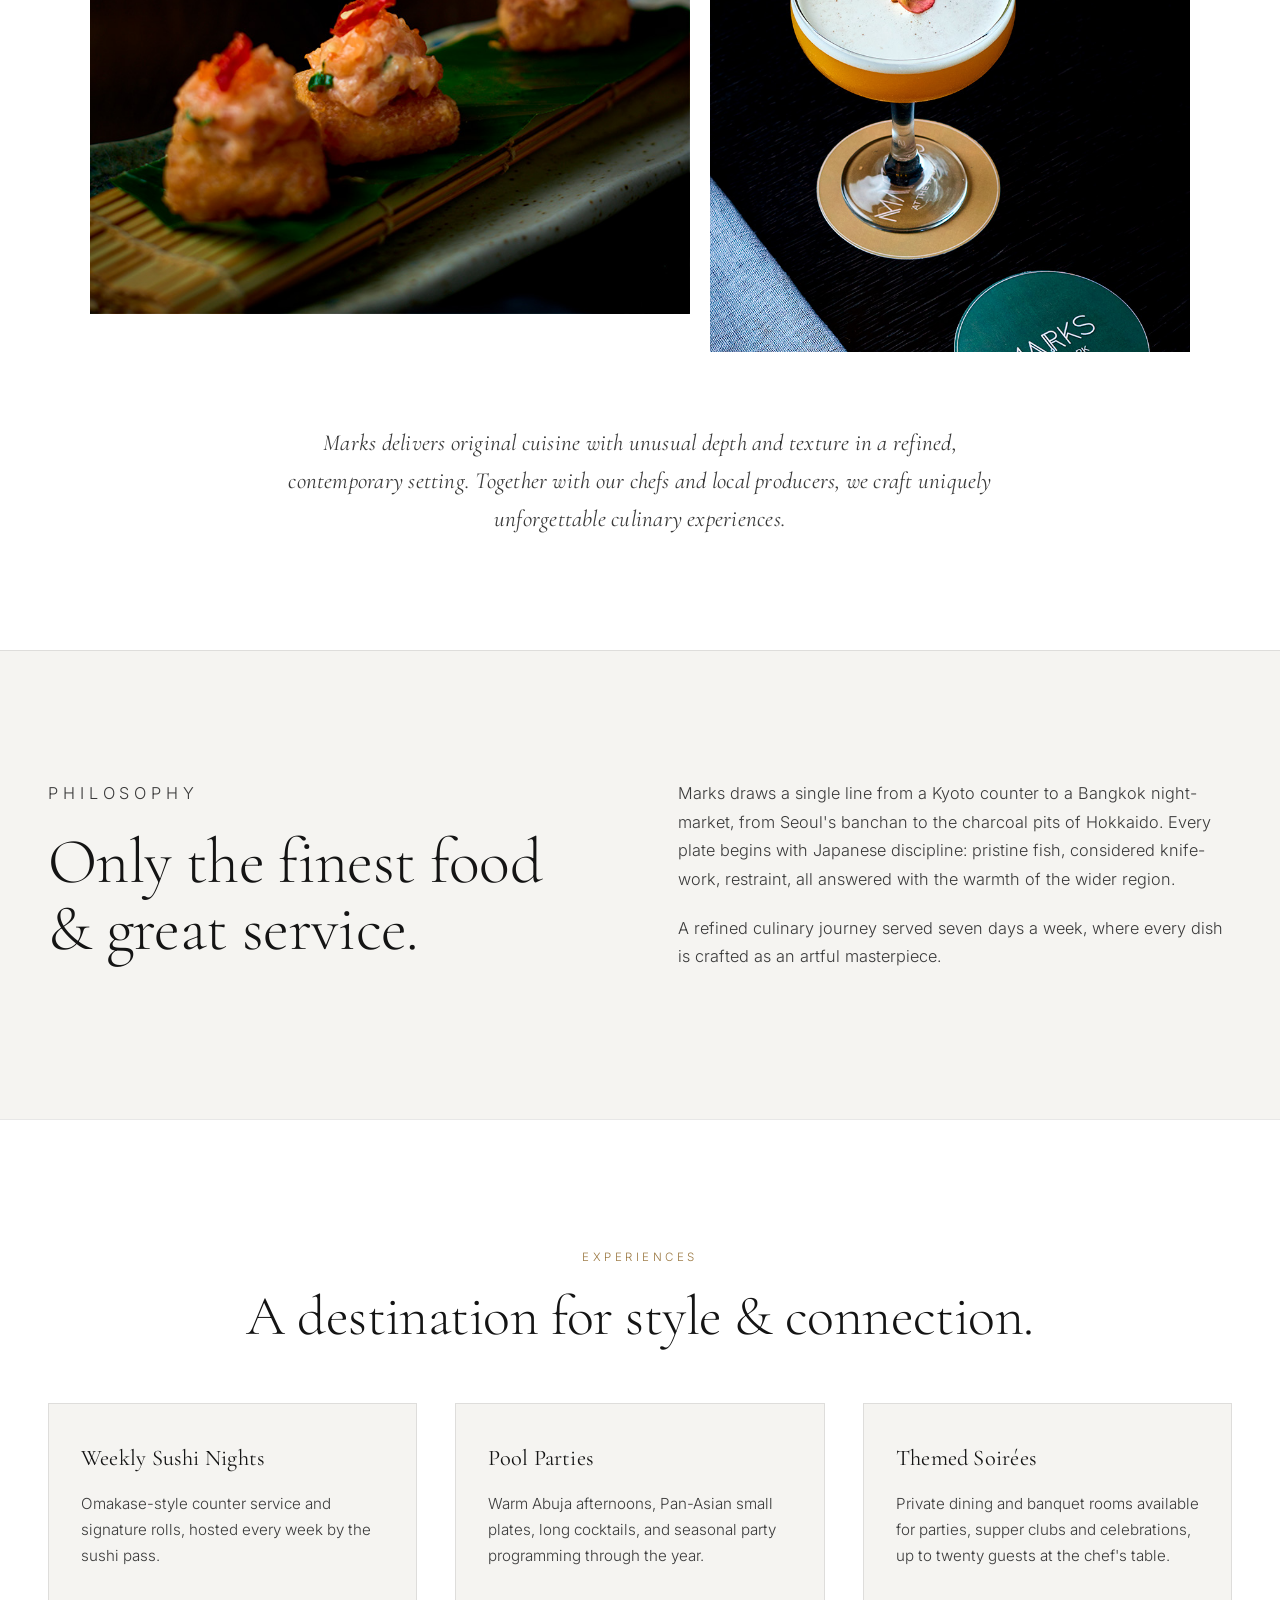
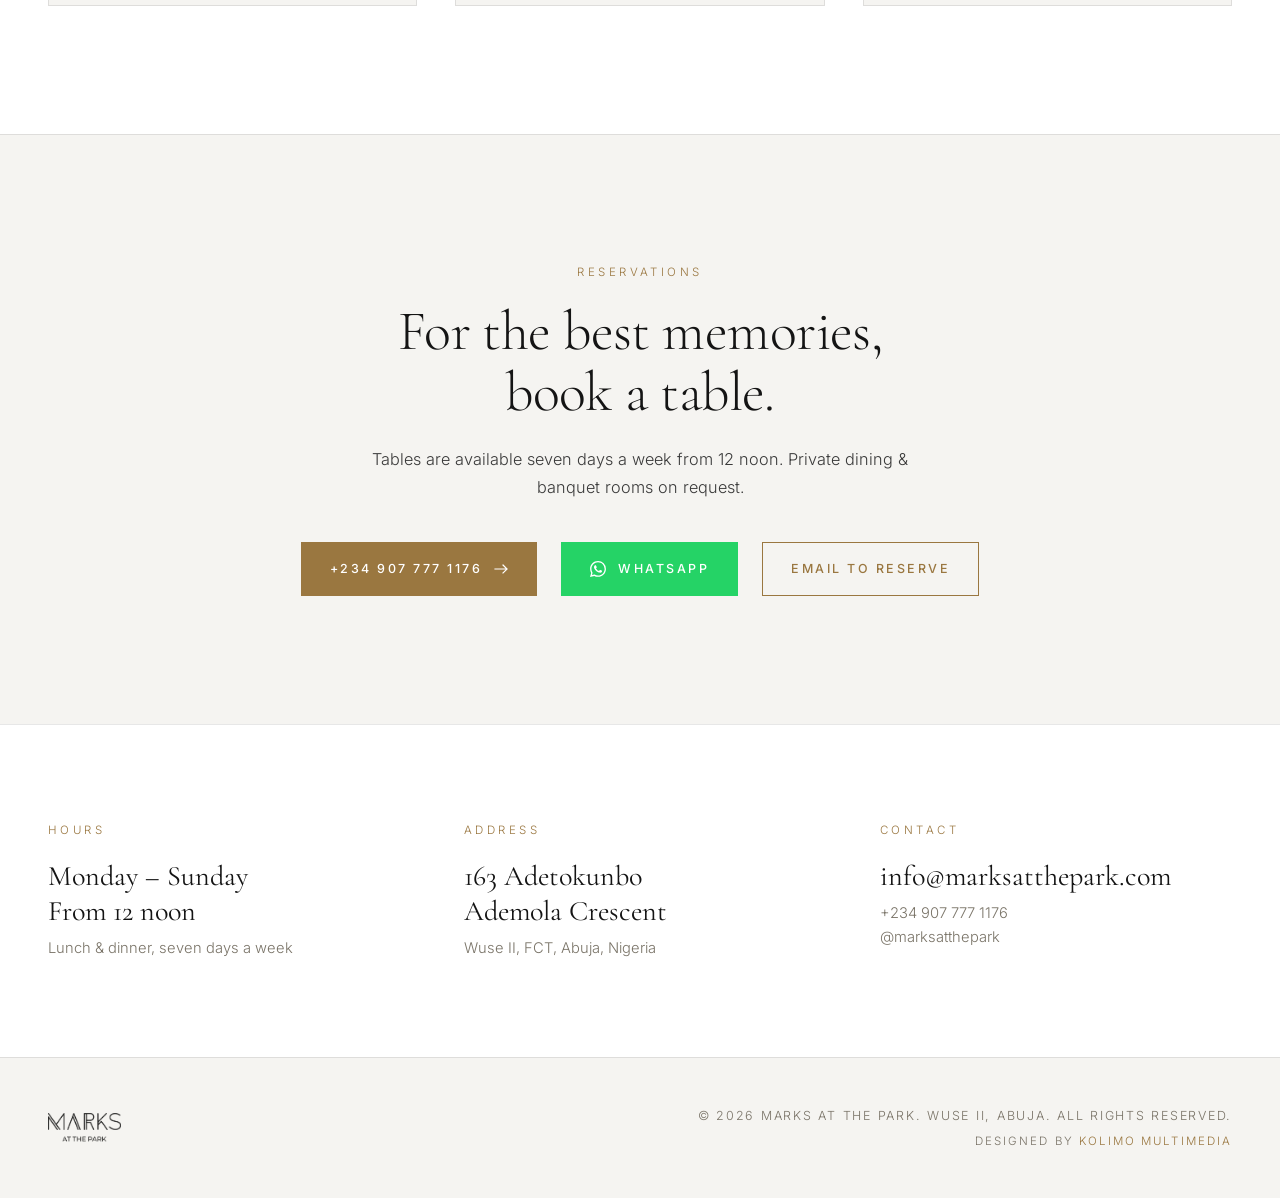
==== commit 00d0f1ce: "Content — strip em dashes from body prose; commit favicon image Two cleanup passes:  1. Remove em da" ====
--- a/index.html
+++ b/index.html
@@ -3,8 +3,30 @@
   <head>
     <meta charset="utf-8" />
     <meta name="viewport" content="width=device-width, initial-scale=1" />
-    <meta name="description" content="Marks at the Park — Japanese and Pan-Asian fine dining in Wuse II, Abuja. Experience Marks. Mark the taste." />
-    <title>Marks at the Park — Japanese &amp; Pan-Asian Fine Dining · Abuja</title>
+    <meta name="theme-color" content="#a8884a" />
+    <meta name="description" content="Refined Japanese and Pan-Asian fine dining in Wuse II, Abuja. Sushi, robata, signature cocktails. Reserve your table." />
+    <meta name="keywords" content="Japanese restaurant Abuja, Pan-Asian Abuja, sushi Wuse II, fine dining Abuja, Marks at the Park, restaurant Wuse II, robata Abuja, Asian fusion Abuja" />
+    <meta name="author" content="Marks at the Park" />
+    <meta name="robots" content="index, follow" />
+    <link rel="canonical" href="https://marksatthepark.com/" />
+    <title>Marks at the Park · Japanese &amp; Pan-Asian Fine Dining · Wuse II, Abuja</title>
+
+    <!-- Open Graph / Facebook / WhatsApp -->
+    <meta property="og:type" content="website" />
+    <meta property="og:url" content="https://marksatthepark.com/" />
+    <meta property="og:site_name" content="Marks at the Park" />
+    <meta property="og:title" content="Marks at the Park · Japanese &amp; Pan-Asian Fine Dining · Abuja" />
+    <meta property="og:description" content="Refined Japanese and Pan-Asian fine dining in Wuse II, Abuja. Sushi, robata, signature cocktails. Reserve your table." />
+    <meta property="og:image" content="https://marksatthepark.com/images/gallery-1.jpg" />
+    <meta property="og:image:alt" content="Marks at the Park, fine dining in Wuse II, Abuja" />
+    <meta property="og:locale" content="en_NG" />
+
+    <!-- Twitter / X -->
+    <meta name="twitter:card" content="summary_large_image" />
+    <meta name="twitter:title" content="Marks at the Park · Japanese &amp; Pan-Asian Fine Dining · Abuja" />
+    <meta name="twitter:description" content="Refined Japanese and Pan-Asian fine dining in Wuse II, Abuja. Sushi, robata, signature cocktails." />
+    <meta name="twitter:image" content="https://marksatthepark.com/images/gallery-1.jpg" />
+
     <link rel="icon" type="image/png" href="images/marks-fav.png" />
     <link rel="apple-touch-icon" href="images/marks-fav.png" />
     <link rel="preconnect" href="https://fonts.googleapis.com" />
@@ -14,6 +36,41 @@
       rel="stylesheet"
     />
     <link rel="stylesheet" href="css/styles.css" />
+
+    <!-- Structured data: Restaurant schema for rich results in Google -->
+    <script type="application/ld+json">
+    {
+      "@context": "https://schema.org",
+      "@type": "Restaurant",
+      "@id": "https://marksatthepark.com/#restaurant",
+      "name": "Marks at the Park",
+      "url": "https://marksatthepark.com/",
+      "description": "Japanese and Pan-Asian fine dining restaurant in Wuse II, Abuja. Sushi, robata, signature cocktails, private dining.",
+      "image": [
+        "https://marksatthepark.com/images/gallery-1.jpg",
+        "https://marksatthepark.com/images/gallery-2.jpg",
+        "https://marksatthepark.com/images/gallery-3.jpg",
+        "https://marksatthepark.com/images/gallery-4.jpg"
+      ],
+      "logo": "https://marksatthepark.com/images/marks-logo.png",
+      "servesCuisine": ["Japanese", "Pan-Asian", "Sushi", "Asian Fusion"],
+      "priceRange": "$$$$",
+      "acceptsReservations": "https://marksatthepark.com/reserve.html",
+      "hasMenu": "https://marksatthepark.com/menu.html",
+      "address": {
+        "@type": "PostalAddress",
+        "addressLocality": "Wuse II",
+        "addressRegion": "Federal Capital Territory",
+        "addressCountry": "NG"
+      },
+      "areaServed": {
+        "@type": "City",
+        "name": "Abuja"
+      }
+    }
+    </script>
+
+    <!-- Vercel Web Analytics -->
     <script>
       window.va = window.va || function () { (window.vaq = window.vaq || []).push(arguments); };
     </script>
@@ -21,7 +78,7 @@
   </head>
   <body class="home-body">
     <header class="site-header">
-      <a href="/" class="brand" aria-label="Marks at the Park — home">
+      <a href="/" class="brand" aria-label="Marks at the Park · home">
         <img src="images/marks-logo.png" alt="Marks at the Park" class="brand-logo" />
       </a>
       <nav class="site-nav" aria-label="Primary">
@@ -71,7 +128,7 @@
             <p class="hero-tagline"><em>Experience Marks. Mark the taste.</em></p>
 
             <p class="hero-lede">
-              Japanese and Pan-Asian cuisine blend seamlessly with fine dining —
+              Japanese and Pan-Asian cuisine blend seamlessly with fine dining,
               a refined culinary journey where every dish is crafted as an
               artful masterpiece.
             </p>
@@ -215,15 +272,15 @@
       <section id="philosophy" class="philosophy">
         <div class="two-col">
           <div class="col">
-            <p class="kicker">— Philosophy</p>
+            <p class="kicker">Philosophy</p>
             <h2>Only the finest food<br />&amp; great service.</h2>
           </div>
           <div class="col">
             <p>
               Marks draws a single line from a Kyoto counter to a Bangkok
               night-market, from Seoul's banchan to the charcoal pits of
-              Hokkaido. Every plate begins with Japanese discipline — pristine
-              fish, considered knife-work, restraint — and answers with the
+              Hokkaido. Every plate begins with Japanese discipline: pristine
+              fish, considered knife-work, restraint, all answered with the
               warmth of the wider region.
             </p>
             <p>
@@ -235,7 +292,7 @@
       </section>
 
       <section id="experiences" class="experiences">
-        <p class="kicker centered">— Experiences</p>
+        <p class="kicker centered">Experiences</p>
         <h2 class="experiences-title">A destination for style &amp; connection.</h2>
         <div class="experiences-grid">
           <article class="exp-card">
@@ -248,15 +305,15 @@
           <article class="exp-card">
             <h3>Pool Parties</h3>
             <p>
-              Warm Abuja afternoons, Pan-Asian small plates, long cocktails —
-              seasonal party programming through the year.
+              Warm Abuja afternoons, Pan-Asian small plates, long cocktails,
+              and seasonal party programming through the year.
             </p>
           </article>
           <article class="exp-card">
             <h3>Themed Soirées</h3>
             <p>
               Private dining and banquet rooms available for parties, supper
-              clubs and celebrations — up to twenty guests at the chef's table.
+              clubs and celebrations, up to twenty guests at the chef's table.
             </p>
           </article>
         </div>
@@ -264,7 +321,7 @@
 
       <section id="reserve" class="reserve">
         <div class="reserve-inner">
-          <p class="kicker">— Reservations</p>
+          <p class="kicker">Reservations</p>
           <h2>For the best memories,<br />book a table.</h2>
           <p class="reserve-lede">
             Tables are available seven days a week from 12 noon. Private dining
@@ -277,7 +334,7 @@
                 <path d="M1 5h12m0 0L9 1m4 4L9 9" stroke="currentColor" stroke-width="1.2" stroke-linecap="square" />
               </svg>
             </a>
-            <a href="https://api.whatsapp.com/send?phone=2349077771176" class="btn btn-whatsapp" target="_blank" rel="noopener">
+            <a href="https://api.whatsapp.com/send?phone=2349077771176" class="btn btn-whatsapp" target="_blank" rel="noopener noreferrer">
               <svg width="16" height="16" viewBox="0 0 24 24" fill="currentColor" aria-hidden="true">
                 <path d="M17.472 14.382c-.297-.149-1.758-.867-2.03-.967-.273-.099-.471-.148-.67.15-.197.297-.767.966-.94 1.164-.173.199-.347.223-.644.075-.297-.15-1.255-.463-2.39-1.475-.883-.788-1.48-1.761-1.653-2.059-.173-.297-.018-.458.13-.606.134-.133.298-.347.446-.52.149-.174.198-.298.298-.497.099-.198.05-.371-.025-.52-.075-.149-.669-1.612-.916-2.207-.242-.579-.487-.5-.669-.51l-.57-.01c-.198 0-.52.074-.792.372s-1.04 1.016-1.04 2.479 1.065 2.876 1.213 3.074c.149.198 2.096 3.2 5.077 4.487.71.306 1.263.489 1.694.625.712.227 1.36.195 1.872.118.571-.085 1.758-.719 2.006-1.413.248-.694.248-1.289.173-1.413-.074-.124-.272-.198-.57-.347m-5.421 7.403h-.004a9.87 9.87 0 01-5.031-1.378l-.361-.214-3.741.982.998-3.648-.235-.374a9.86 9.86 0 01-1.51-5.26c.001-5.45 4.436-9.884 9.888-9.884 2.64 0 5.122 1.03 6.988 2.898a9.825 9.825 0 012.893 6.994c-.003 5.45-4.437 9.884-9.885 9.884m8.413-18.297A11.815 11.815 0 0012.05 0C5.495 0 .16 5.335.157 11.892c0 2.096.547 4.142 1.588 5.945L.057 24l6.305-1.654a11.882 11.882 0 005.683 1.448h.005c6.554 0 11.89-5.335 11.893-11.893a11.821 11.821 0 00-3.48-8.413Z"/>
               </svg>
@@ -291,23 +348,23 @@
       <section id="visit" class="visit">
         <div class="visit-grid">
           <div>
-            <p class="kicker">— Hours</p>
+            <p class="kicker">Hours</p>
             <p class="big">Monday &ndash; Sunday<br />From 12 noon</p>
             <p class="muted">Lunch &amp; dinner, seven days a week</p>
           </div>
           <div>
-            <p class="kicker">— Address</p>
+            <p class="kicker">Address</p>
             <p class="big">163 Adetokunbo<br />Ademola Crescent</p>
             <p class="muted">Wuse II, FCT, Abuja, Nigeria</p>
           </div>
           <div>
-            <p class="kicker">— Contact</p>
+            <p class="kicker">Contact</p>
             <p class="big">
               <a href="mailto:info@marksatthepark.com">info@marksatthepark.com</a>
             </p>
             <p class="muted">
               <a href="tel:+2349077771176">+234 907 777 1176</a><br />
-              <a href="https://instagram.com/marksatthepark" target="_blank" rel="noopener">@marksatthepark</a>
+              <a href="https://instagram.com/marksatthepark" target="_blank" rel="noopener noreferrer">@marksatthepark</a>
             </p>
           </div>
         </div>
@@ -321,7 +378,7 @@
         </div>
         <p class="footer-note">
           &copy; <span id="year"></span> Marks at the Park. Wuse II, Abuja. All rights reserved.
-          <span class="footer-credit">Designed by <a href="https://kolimomedia.com" target="_blank" rel="noopener">Kolimo Multimedia</a></span>
+          <span class="footer-credit">Designed by <a href="https://kolimomedia.com" target="_blank" rel="noopener noreferrer">Kolimo Multimedia</a></span>
         </p>
       </div>
     </footer>
--- a/css/styles.css
+++ b/css/styles.css
@@ -985,3 +985,19 @@
   opacity: 1;
   transform: none;
 }
+
+/* ---------- Accessibility / SEO ----------
+   Visually hidden but available to screen readers and search-engine
+   crawlers. Use for landmark headings the visual design doesn't
+   spell out (e.g. the h1 on the Menu and Drinks pages). */
+.sr-only {
+  position: absolute;
+  width: 1px;
+  height: 1px;
+  padding: 0;
+  margin: -1px;
+  overflow: hidden;
+  clip: rect(0, 0, 0, 0);
+  white-space: nowrap;
+  border: 0;
+}
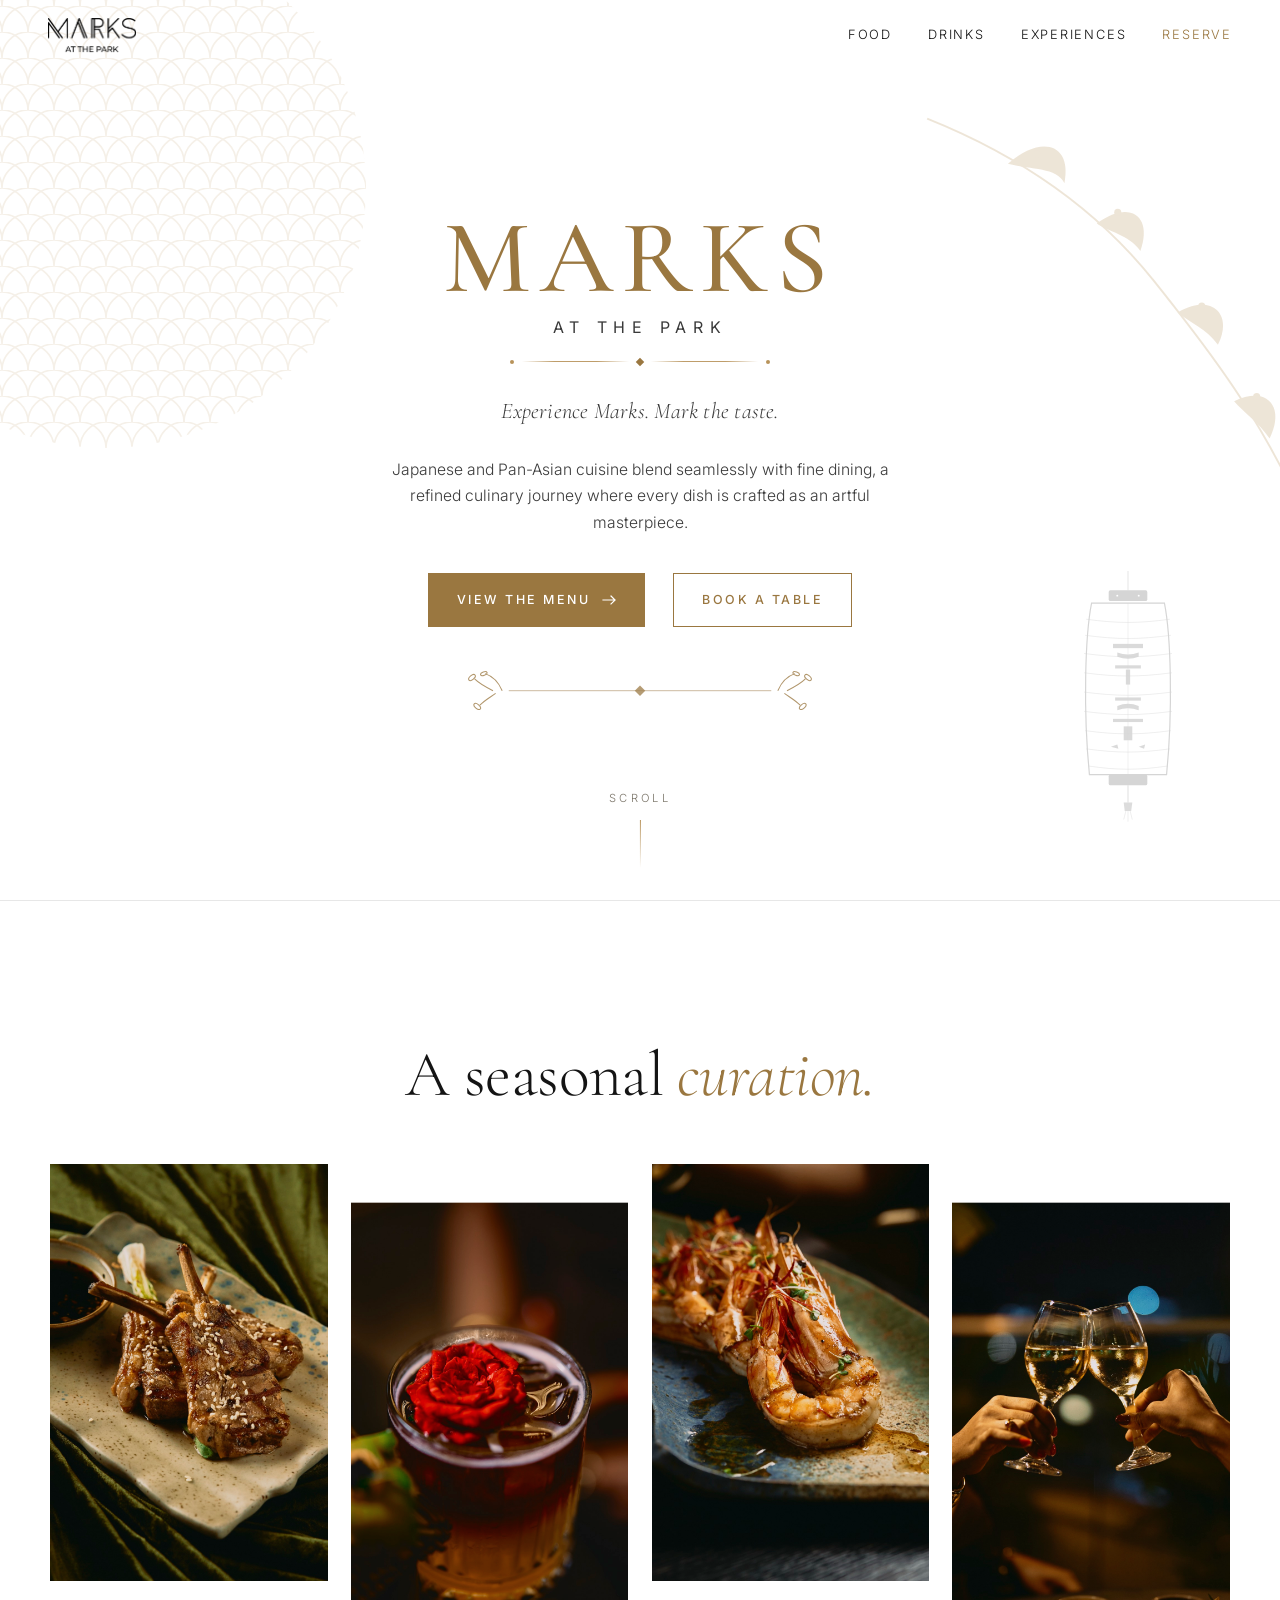
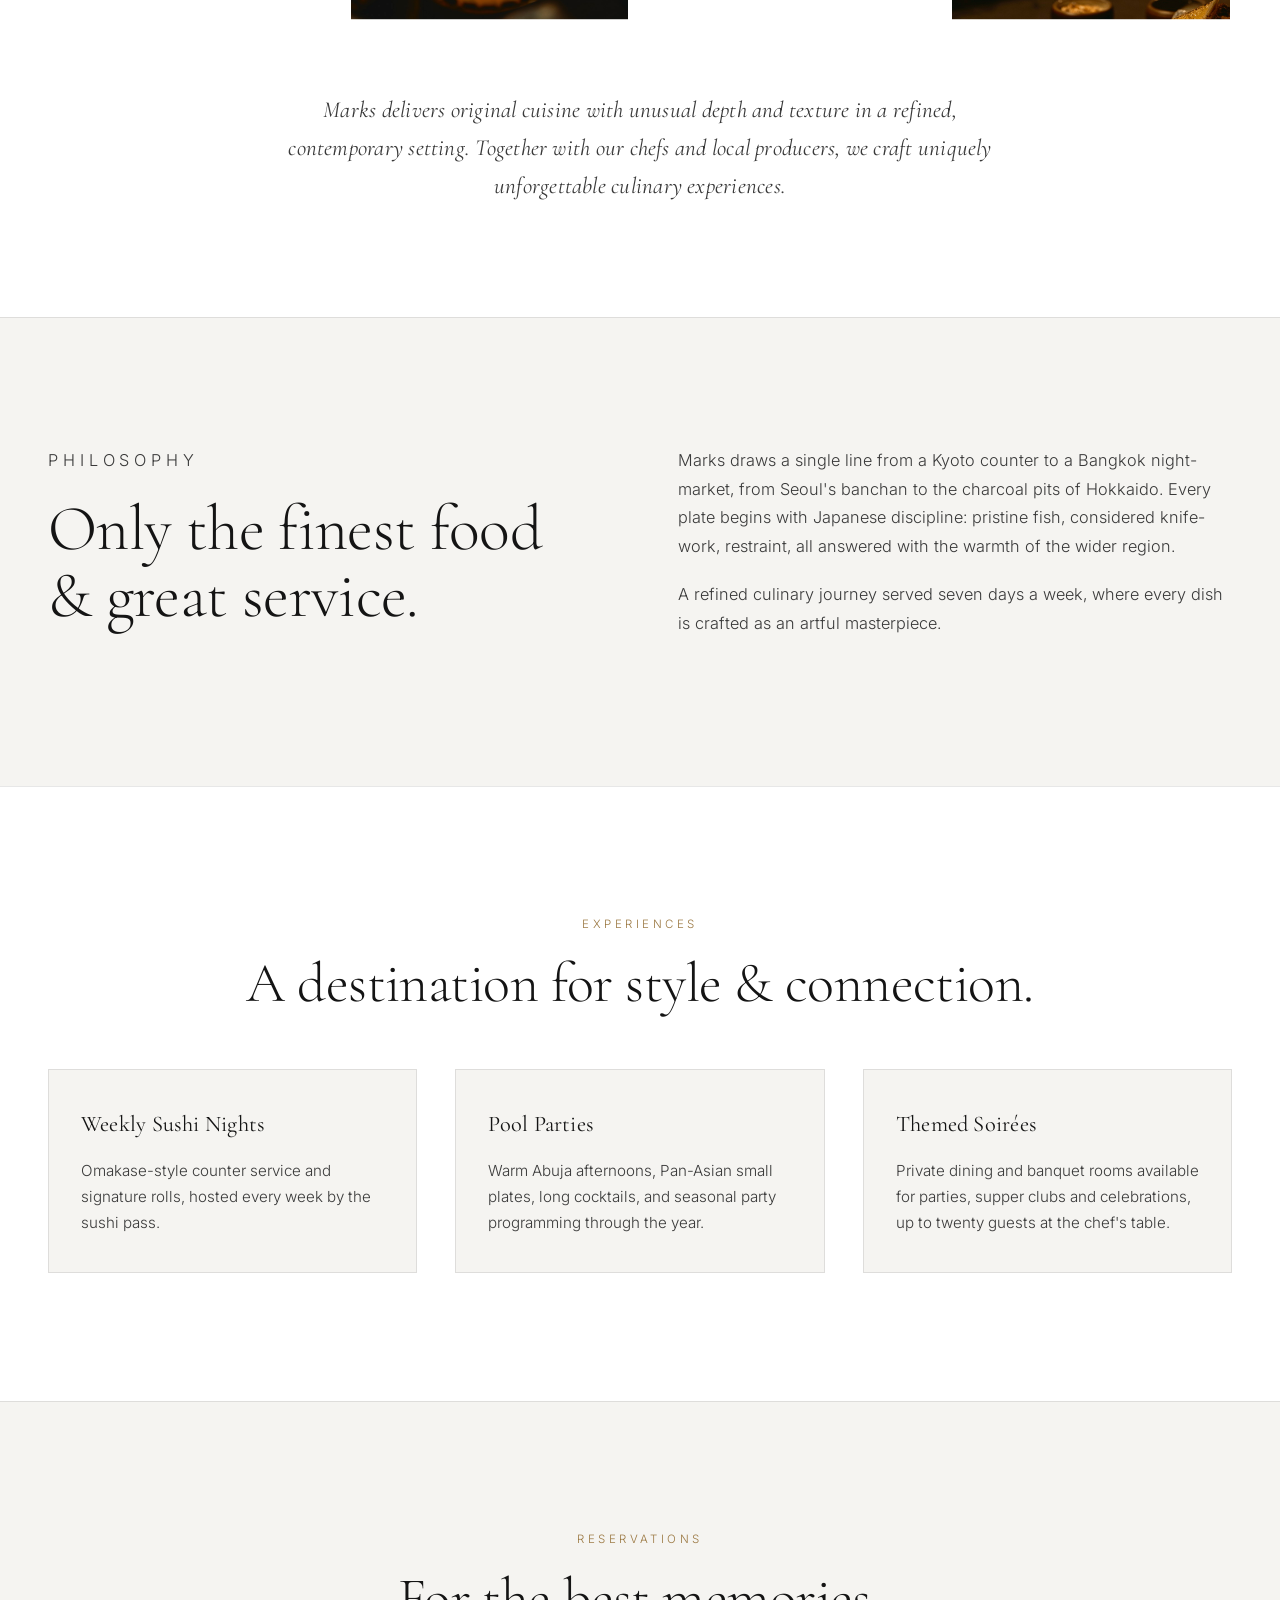
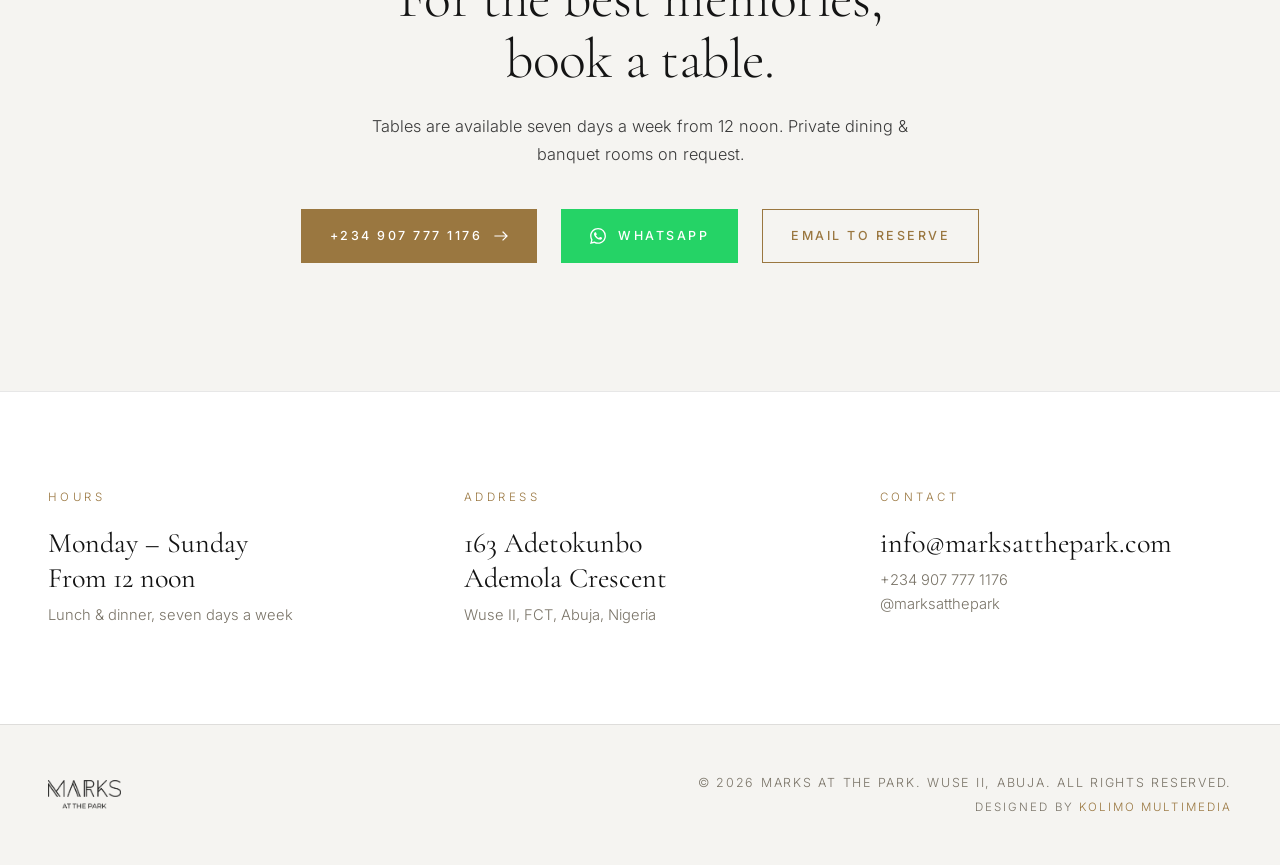
==== commit ce653865: "Home — replace gallery with new photography in a staggered portrait layout Swap the four gallery ima" ====
--- a/index.html
+++ b/index.html
@@ -249,14 +249,17 @@
         </div>
 
         <div class="gallery-grid">
-          <figure class="g-item g-item-tall">
-            <img src="images/gallery-1.jpg" alt="Spicy salmon tartare bites lifted with chopsticks over a banana leaf" loading="lazy" />
+          <figure class="g-item">
+            <img src="images/gallery-1.jpg" alt="Char-grilled lamb chops finished with toasted sesame on hand-glazed ceramic" loading="lazy" width="1000" height="1500" />
           </figure>
           <figure class="g-item">
-            <img src="images/gallery-2.jpg" alt="Grilled chicken on cabbage and avocado salad with a passion fruit cocktail" loading="lazy" />
+            <img src="images/gallery-2.jpg" alt="Signature cocktail crowned with a fresh red rose, served over ice" loading="lazy" width="1000" height="1500" />
           </figure>
           <figure class="g-item">
-            <img src="images/gallery-4.jpg" alt="Whiskey sour cocktail with a rose petal resting on a Marks at the Park coaster" loading="lazy" />
+            <img src="images/gallery-4.jpg" alt="Fire-grilled tiger prawns with chili threads and micro herbs on artisan stoneware" loading="lazy" width="1000" height="1500" />
+          </figure>
+          <figure class="g-item">
+            <img src="images/gallery-3.jpg" alt="Two glasses of chilled white wine raised in a toast under evening light" loading="lazy" width="1000" height="1500" />
           </figure>
         </div>
 
--- a/css/styles.css
+++ b/css/styles.css
@@ -579,28 +579,30 @@
 }
 
 .gallery-grid {
-  max-width: 1100px;
+  max-width: 1180px;
   margin: 0 auto;
   display: grid;
-  grid-template-columns: 1.25fr 1fr;
-  grid-template-rows: 1fr 1fr;
-  gap: clamp(1rem, 1.6vw, 1.5rem);
+  grid-template-columns: repeat(4, 1fr);
+  gap: clamp(1rem, 1.8vw, 1.75rem);
+  align-items: start;
+  /* reserve flow space for the translateY stagger on even items so the
+     pushed-down photos don't crowd the pull-quote below */
+  padding-bottom: clamp(1.25rem, 3vw, 2.75rem);
 }
 
 .g-item {
   margin: 0;
   overflow: hidden;
   background: var(--bg-alt);
-  aspect-ratio: auto;
-}
-
-.g-item-tall {
-  grid-row: 1 / span 2;
-  aspect-ratio: 4 / 5;
-}
-
-.g-item:not(.g-item-tall) {
-  aspect-ratio: 5 / 4;
+  aspect-ratio: 2 / 3;
+  position: relative;
+}
+
+/* Staggered editorial rhythm — food shots ride high, drink shots drop,
+   giving the row a refined, gallery-wall cadence rather than a flat strip.
+   A hairline gold frame on hover adds a quiet touch of luxury. */
+.g-item:nth-child(even) {
+  transform: translateY(clamp(1.25rem, 3vw, 2.75rem));
 }
 
 .g-item img {
@@ -608,11 +610,27 @@
   height: 100%;
   object-fit: cover;
   display: block;
-  transition: transform 0.9s cubic-bezier(0.2, 0.7, 0.2, 1);
+  transition: transform 1.1s cubic-bezier(0.2, 0.7, 0.2, 1), filter 0.6s ease;
+  filter: saturate(0.96);
 }
 
 .g-item:hover img {
-  transform: scale(1.04);
+  transform: scale(1.05);
+  filter: saturate(1.05);
+}
+
+.g-item::after {
+  content: "";
+  position: absolute;
+  inset: 0.6rem;
+  border: 1px solid rgba(255, 255, 255, 0.45);
+  opacity: 0;
+  transition: opacity 0.6s ease;
+  pointer-events: none;
+}
+
+.g-item:hover::after {
+  opacity: 1;
 }
 
 .gallery-quote {
@@ -633,24 +651,34 @@
   letter-spacing: 0.01em;
 }
 
-@media (max-width: 760px) {
+/* Tablet — two-up, keep a gentle stagger between the two columns */
+@media (max-width: 900px) {
+  .gallery-grid {
+    grid-template-columns: repeat(2, 1fr);
+    gap: clamp(0.85rem, 2.5vw, 1.5rem);
+  }
+
+  .g-item:nth-child(even) {
+    transform: translateY(clamp(1rem, 4vw, 2rem));
+  }
+}
+
+/* Phone — two slim portrait columns, no stagger so the rows align cleanly */
+@media (max-width: 560px) {
   .gallery {
     padding: 5rem var(--pad) 4.5rem;
   }
 
   .gallery-grid {
-    grid-template-columns: 1fr;
-    grid-template-rows: auto;
-  }
-
-  .g-item-tall,
-  .g-item:not(.g-item-tall) {
-    grid-row: auto;
-    aspect-ratio: 4 / 3;
-  }
-
-  .g-item-tall {
-    aspect-ratio: 4 / 5;
+    gap: 0.7rem;
+  }
+
+  .g-item:nth-child(even) {
+    transform: none;
+  }
+
+  .g-item::after {
+    inset: 0.4rem;
   }
 
   .gallery-quote {
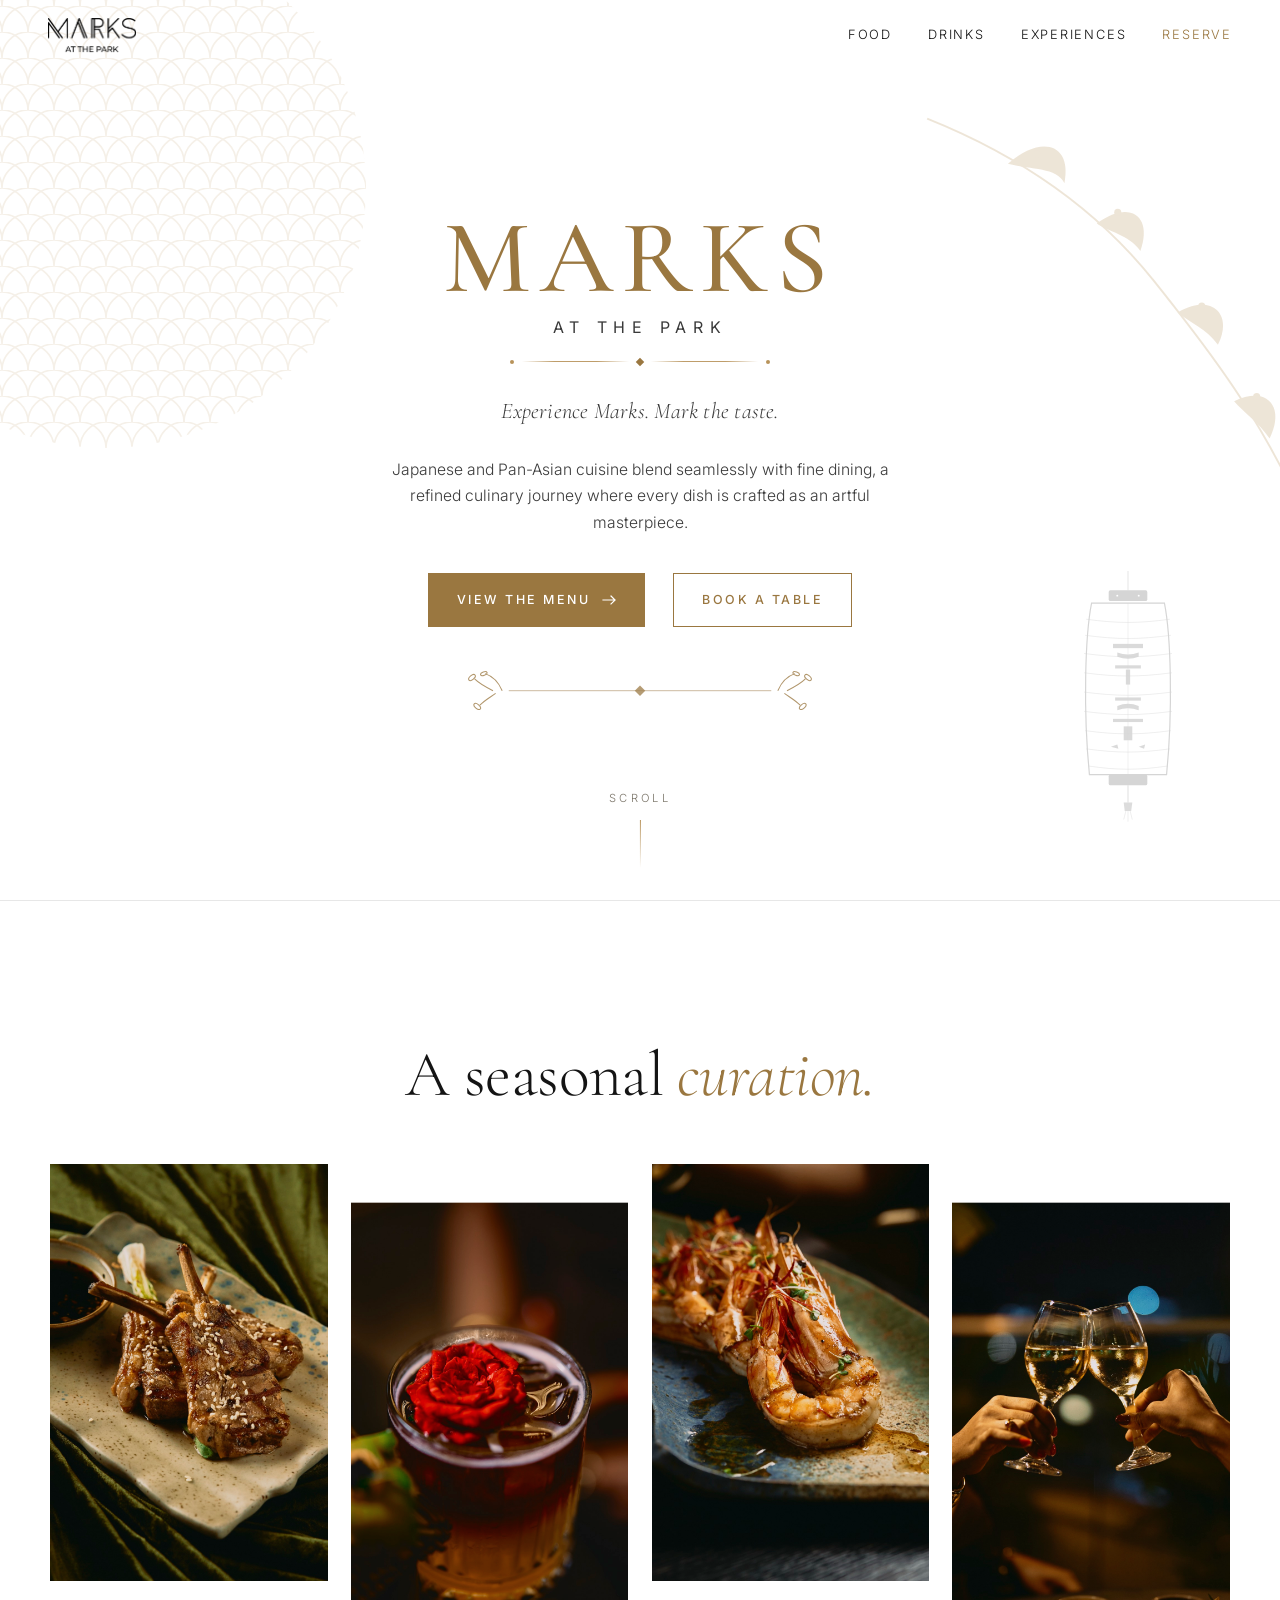
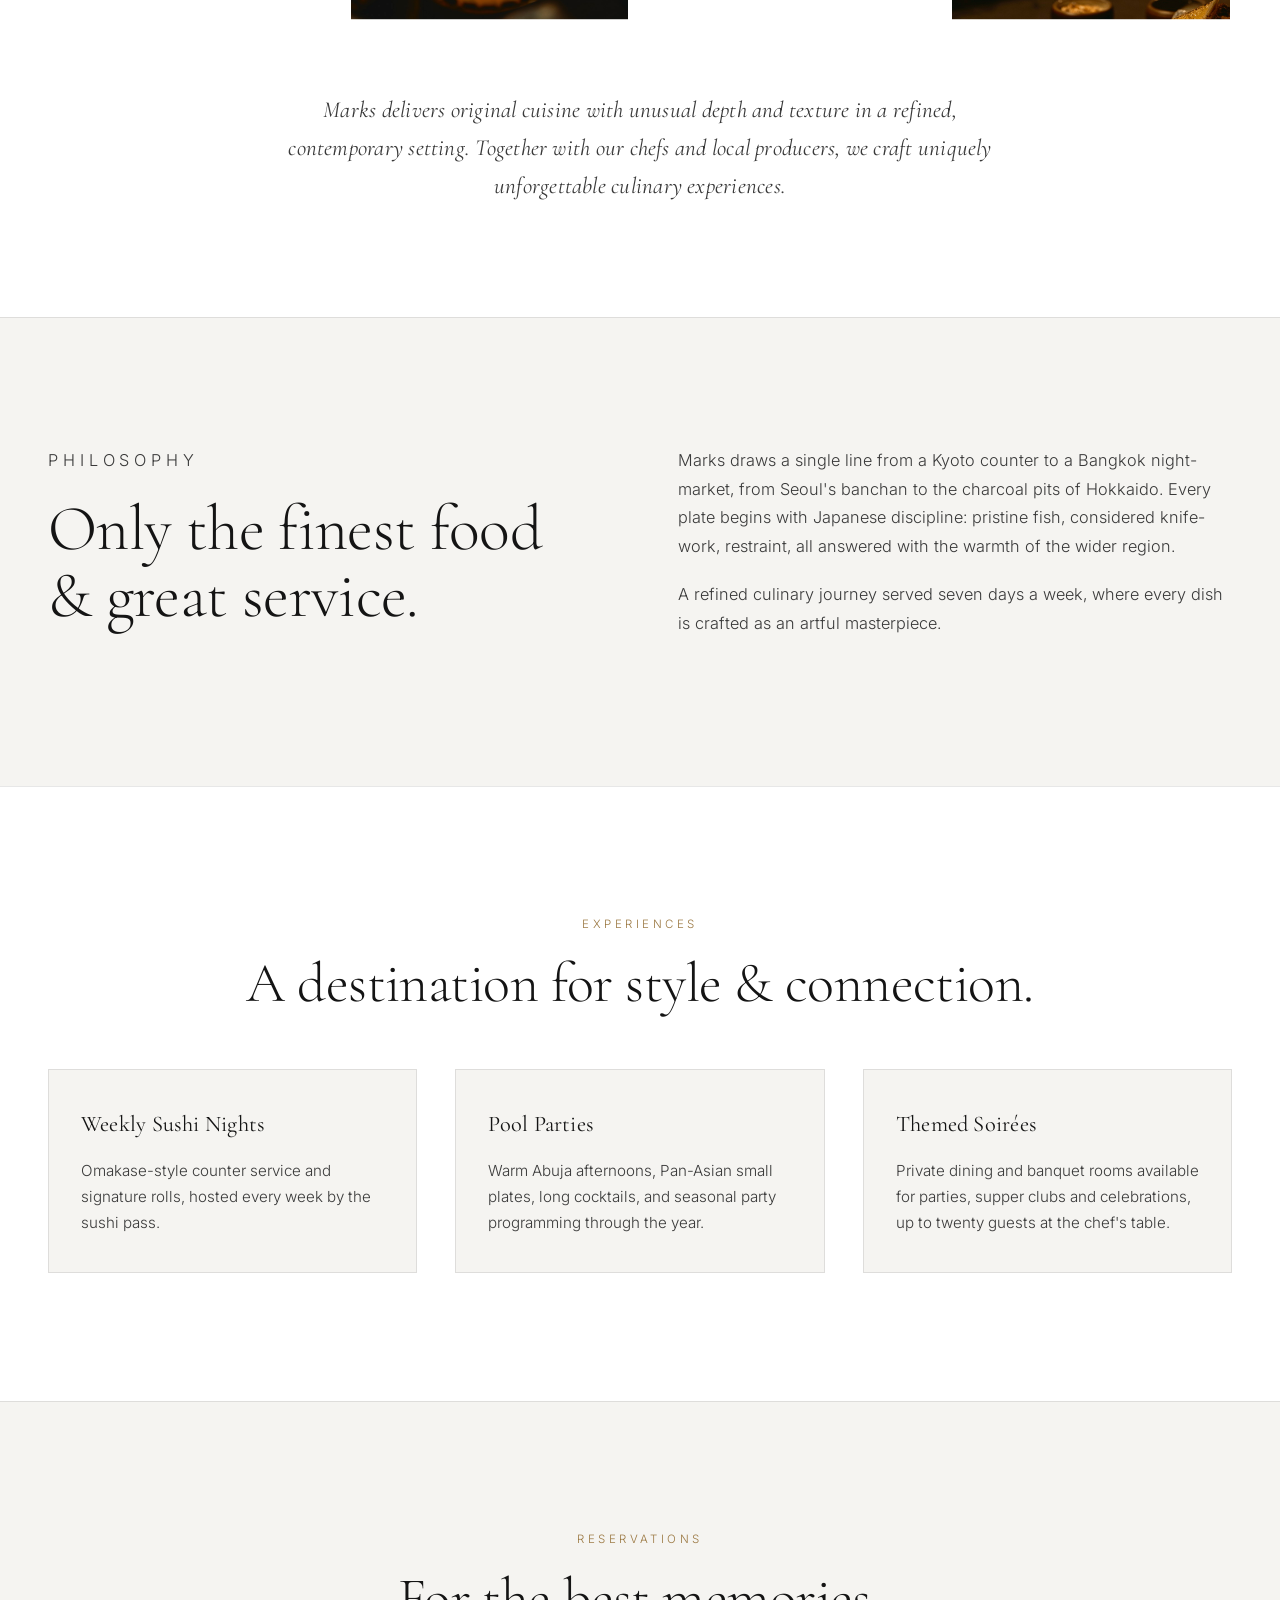
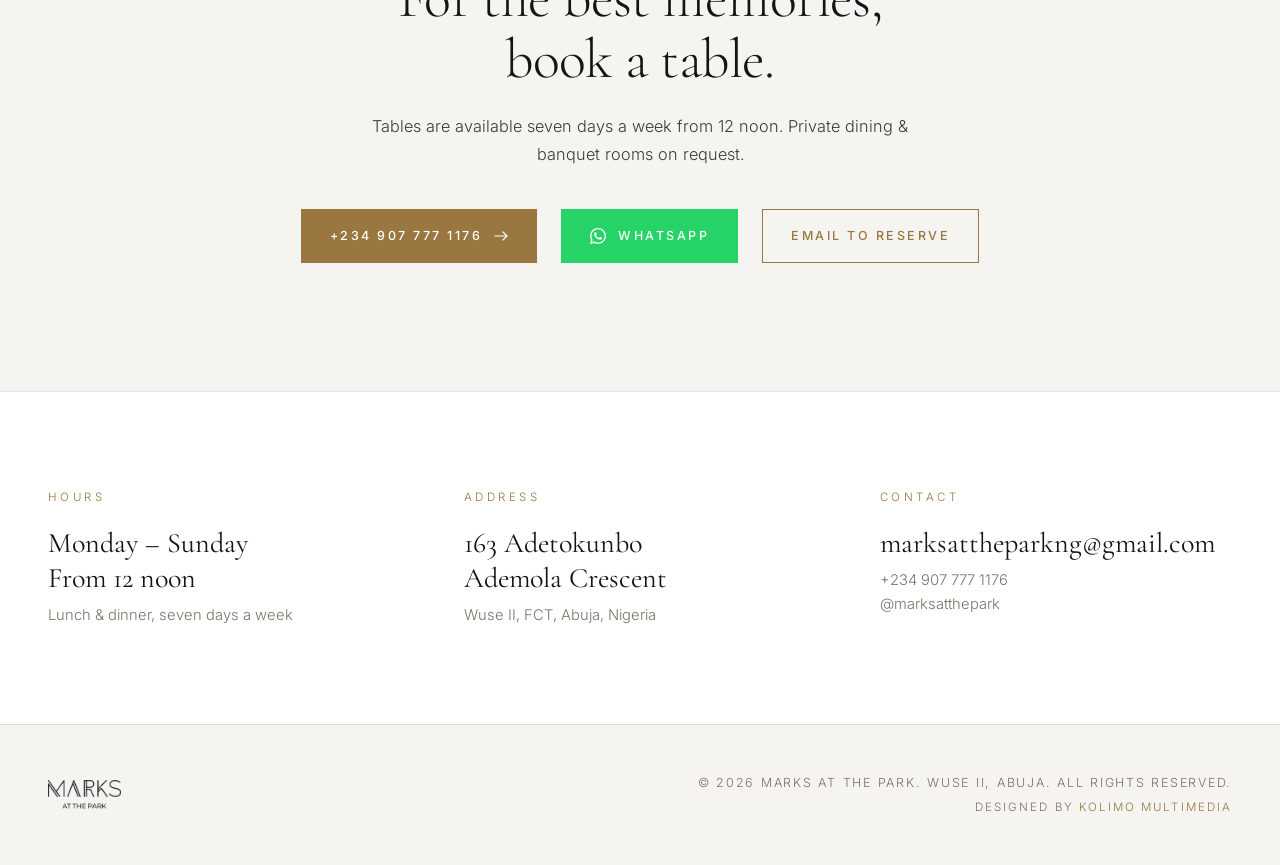
==== commit d25aba4a: "Contact email — switch all references to marksattheparkng@gmail.com Replaces info@marksatthepark.com" ====
--- a/index.html
+++ b/index.html
@@ -343,7 +343,7 @@
               </svg>
               <span>WhatsApp</span>
             </a>
-            <a href="mailto:info@marksatthepark.com" class="btn btn-ghost">Email to reserve</a>
+            <a href="mailto:marksattheparkng@gmail.com" class="btn btn-ghost">Email to reserve</a>
           </div>
         </div>
       </section>
@@ -363,7 +363,7 @@
           <div>
             <p class="kicker">Contact</p>
             <p class="big">
-              <a href="mailto:info@marksatthepark.com">info@marksatthepark.com</a>
+              <a href="mailto:marksattheparkng@gmail.com">marksattheparkng@gmail.com</a>
             </p>
             <p class="muted">
               <a href="tel:+2349077771176">+234 907 777 1176</a><br />
